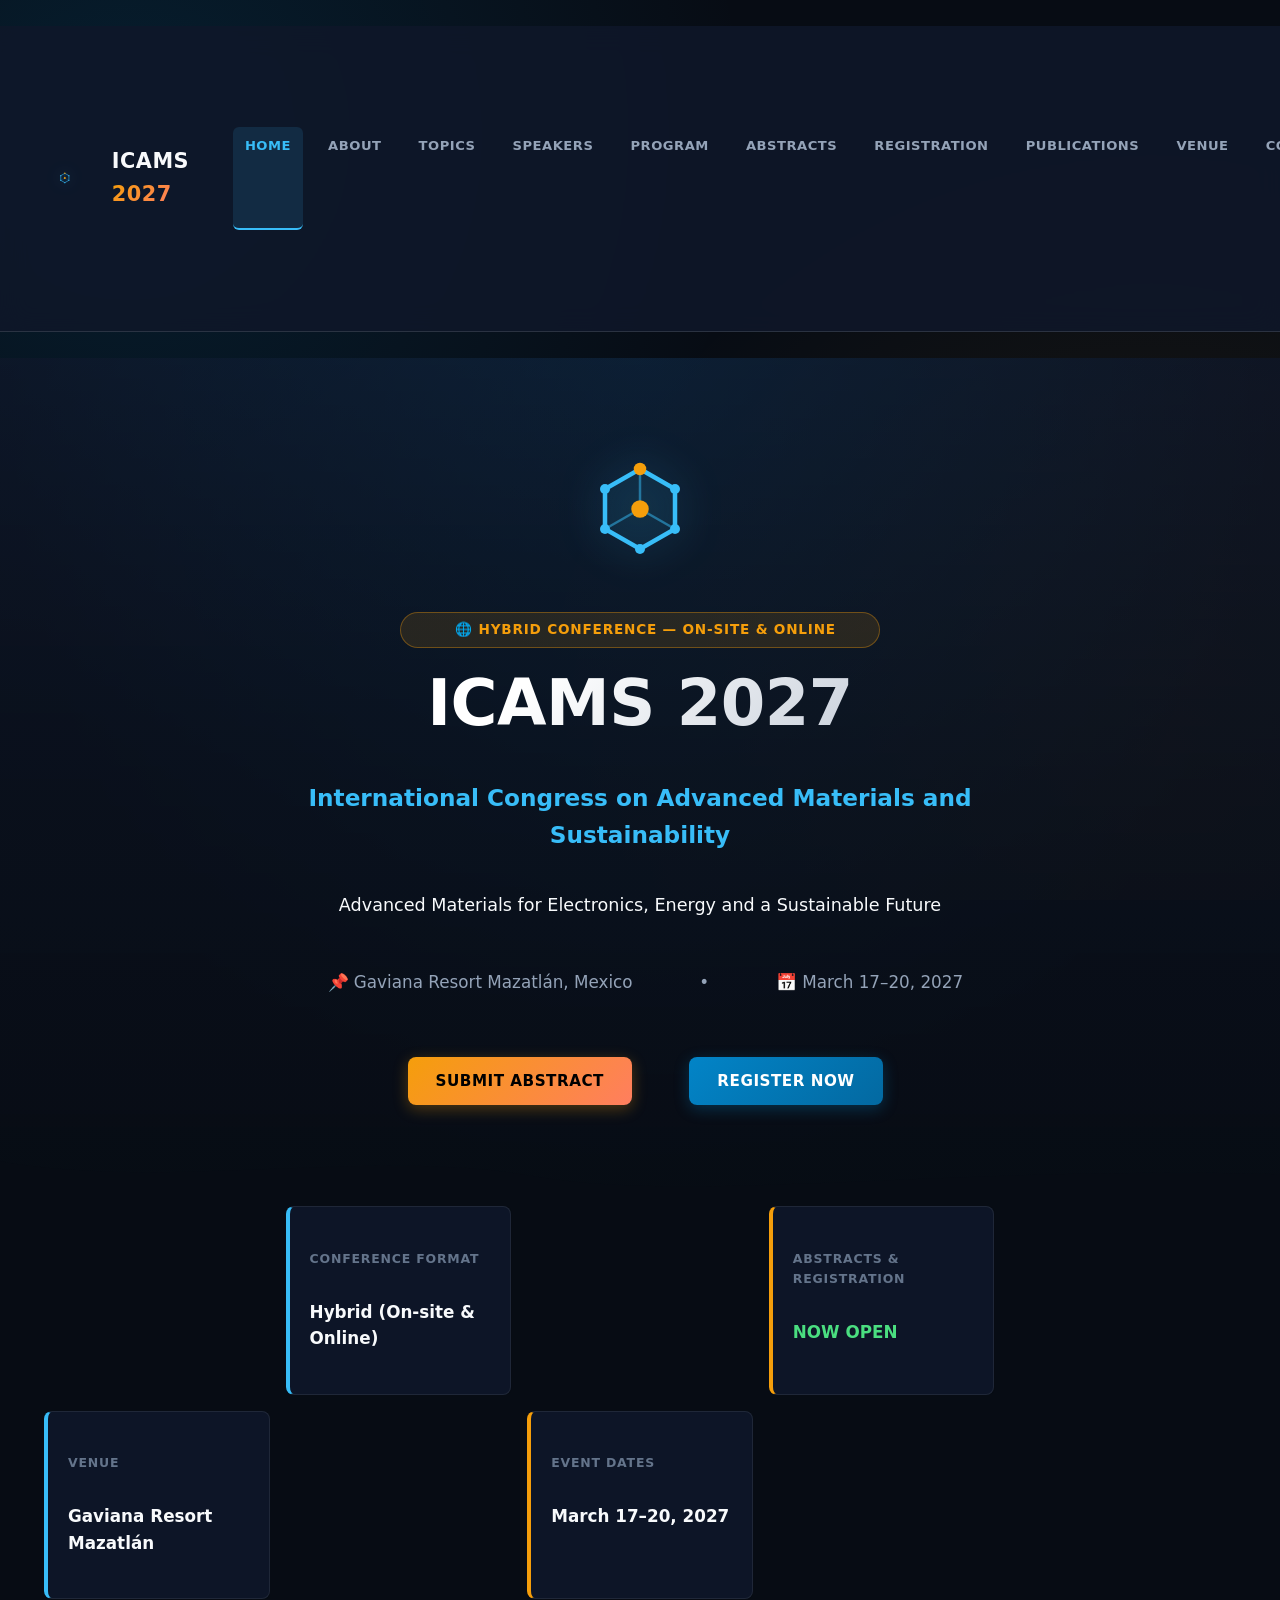
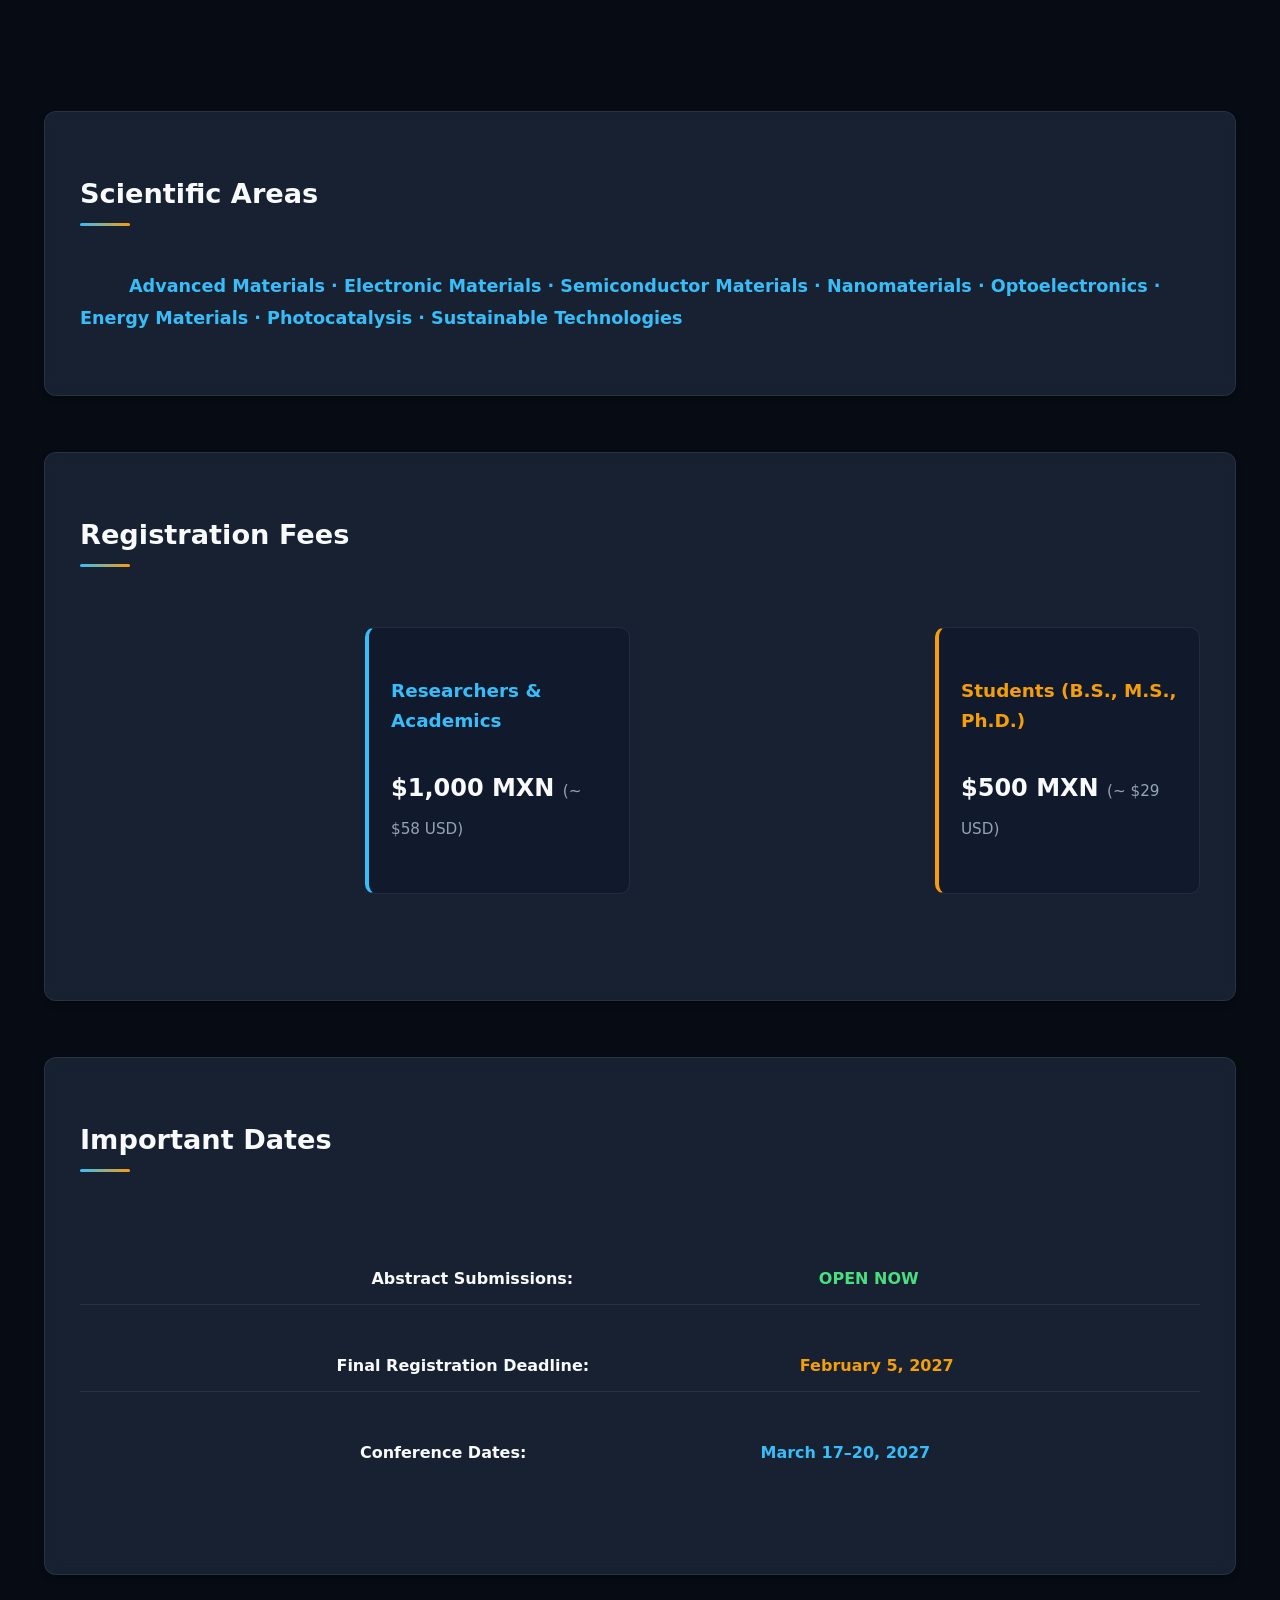
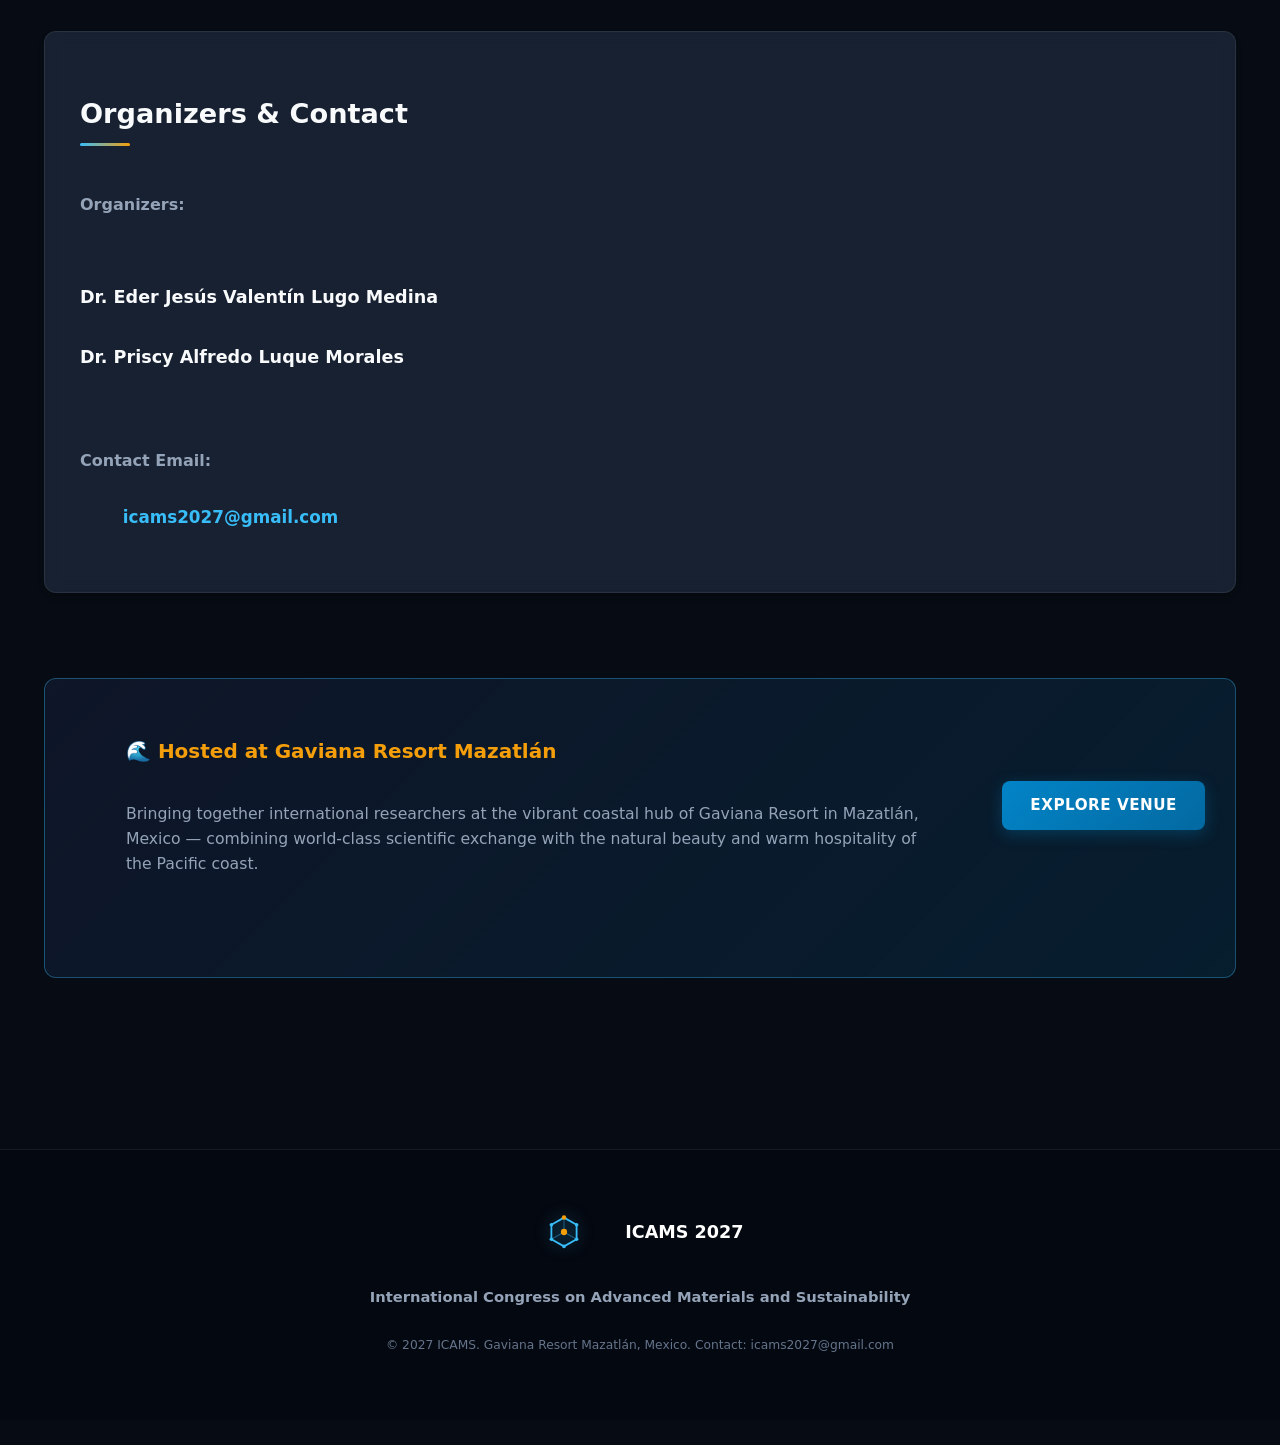
==== index.html @ e8b0f313 "Update index.html" ====
<!DOCTYPE html>
<html lang="en">
<head>
  <meta charset="UTF-8">
  <meta name="viewport" content="width=device-width, initial-scale=1.0">
  <title>ICAMS 2027 | International Congress on Advanced Materials and Sustainability</title>
  <link rel="stylesheet" href="style.css?v=4">
</head>
<body>

  <!-- Sticky Header -->
  <header class="site-header">
    <div class="container-navigation">
      <a href="index.html" class="brand">
        <svg class="site-logo-svg" viewBox="0 0 40 40" fill="none" xmlns="http://www.w3.org/2000/svg">
          <path d="M20 4 L34 12 L34 28 L20 36 L6 28 L6 12 Z" stroke="#38bdf8" stroke-width="2" fill="rgba(56, 189, 248, 0.04)"/>
          <line x1="20" y1="4" x2="20" y2="20" stroke="rgba(56, 189, 248, 0.4)" stroke-width="1.2"/>
          <line x1="34" y1="28" x2="20" y2="20" stroke="rgba(56, 189, 248, 0.4)" stroke-width="1.2"/>
          <line x1="6" y1="28" x2="20" y2="20" stroke="rgba(56, 189, 248, 0.4)" stroke-width="1.2"/>
          <circle cx="20" cy="4" r="2.5" fill="#f59e0b"/>
          <circle cx="34" cy="12" r="2" fill="#38bdf8"/>
          <circle cx="34" cy="28" r="2" fill="#38bdf8"/>
          <circle cx="20" cy="36" r="2" fill="#38bdf8"/>
          <circle cx="6" cy="28" r="2" fill="#38bdf8"/>
          <circle cx="6" cy="12" r="2" fill="#38bdf8"/>
          <circle cx="20" cy="20" r="3.5" fill="#f59e0b"/>
        </svg>
        <span class="brand-text">ICAMS <span>2027</span></span>
      </a>

      <button class="menu-toggle" id="menuToggle" aria-label="Toggle Navigation">&#9776;</button>
      
      <nav class="main-nav" id="mainNav">
        <a href="index.html" class="nav-link active">HOME</a>
        <a href="ABOUT.html" class="nav-link">ABOUT</a>
        <a href="TOPICS.html" class="nav-link">TOPICS</a>
        <a href="SPEAKERS.html" class="nav-link">SPEAKERS</a>
        <a href="PROGRAM.html" class="nav-link">PROGRAM</a>
        <a href="ABSTRACTS.html" class="nav-link">ABSTRACTS</a>
        <a href="REGISTRATION.html" class="nav-link">REGISTRATION</a>
        <a href="PUBLICATIONS.html" class="nav-link">PUBLICATIONS</a>
        <a href="VENUE.html" class="nav-link">VENUE</a>
        <a href="COMMITTEE.html" class="nav-link">COMMITTEE</a>
        <a href="CONTACT.html" class="nav-link">CONTACT</a>
      </nav>
    </div>
  </header>

  <!-- Hero Section -->
  <section class="hero-banner">
    <div class="hero-art-container">
      <svg class="hero-graphic" viewBox="0 0 40 40" fill="none" xmlns="http://www.w3.org/2000/svg">
        <path d="M20 4 L34 12 L34 28 L20 36 L6 28 L6 12 Z" stroke="#38bdf8" stroke-width="1.8" fill="rgba(56, 189, 248, 0.05)"/>
        <line x1="20" y1="4" x2="20" y2="20" stroke="rgba(56, 189, 248, 0.5)" stroke-width="1"/>
        <line x1="34" y1="28" x2="20" y2="20" stroke="rgba(56, 189, 248, 0.5)" stroke-width="1"/>
        <line x1="6" y1="28" x2="20" y2="20" stroke="rgba(56, 189, 248, 0.5)" stroke-width="1"/>
        <circle cx="20" cy="4" r="2.5" fill="#f59e0b"/>
        <circle cx="34" cy="12" r="2" fill="#38bdf8"/>
        <circle cx="34" cy="28" r="2" fill="#38bdf8"/>
        <circle cx="20" cy="36" r="2" fill="#38bdf8"/>
        <circle cx="6" cy="28" r="2" fill="#38bdf8"/>
        <circle cx="6" cy="12" r="2" fill="#38bdf8"/>
        <circle cx="20" cy="20" r="3.5" fill="#f59e0b"/>
      </svg>
    </div>

    <div class="badge-hybrid">
      <span>&#127760; Hybrid Conference — On-site & Online</span>
    </div>

    <h1 class="hero-title">ICAMS 2027</h1>
    <h2 class="hero-subtitle">International Congress on Advanced Materials and Sustainability</h2>
    <p class="hero-theme">Advanced Materials for Electronics, Energy and a Sustainable Future</p>
    
    <div class="hero-meta">
      <span class="hero-meta-item">&#128204; Gaviana Resort Mazatlán, Mexico</span>
      <span>&bull;</span>
      <span class="hero-meta-item">&#128197; March 17–20, 2027</span>
    </div>

    <div class="cta-group">
      <a href="ABSTRACTS.html" class="btn btn-accent">SUBMIT ABSTRACT</a>
      <a href="REGISTRATION.html" class="btn btn-primary">REGISTER NOW</a>
    </div>

    <svg class="hero-wave-divider" viewBox="0 0 1200 120" preserveAspectRatio="none">
      <path d="M0,0 C150,90 350,-40 500,45 C650,130 900,10 1200,40 L1200,120 L0,120 Z" fill="currentColor"></path>
    </svg>
  </section>

  <!-- Highlights Strip Bar -->
  <div class="highlights-bar">
    <div class="highlight-item">
      <div class="highlight-label">Conference Format</div>
      <div class="highlight-value">Hybrid (On-site & Online)</div>
    </div>
    <div class="highlight-item accent-border">
      <div class="highlight-label">Abstracts & Registration</div>
      <div class="highlight-value" style="color: #4ade80;">NOW OPEN</div>
    </div>
    <div class="highlight-item">
      <div class="highlight-label">Venue</div>
      <div class="highlight-value">Gaviana Resort Mazatlán</div>
    </div>
    <div class="highlight-item accent-border">
      <div class="highlight-label">Event Dates</div>
      <div class="highlight-value">March 17–20, 2027</div>
    </div>
  </div>

  <main class="page-container">
    
    <section class="content-card">
      <h2>Scientific Areas</h2>
      <p style="color: var(--ocean-cyan); font-weight: 600; font-size: 1.1rem; line-height: 1.8;">
        Advanced Materials &middot; Electronic Materials &middot; Semiconductor Materials &middot; Nanomaterials &middot; Optoelectronics &middot; Energy Materials &middot; Photocatalysis &middot; Sustainable Technologies
      </p>
    </section>

    <!-- Registration Fees Card -->
    <section class="content-card">
      <h2>Registration Fees</h2>
      <div style="display: grid; grid-template-columns: repeat(auto-fit, minmax(260px, 1fr)); gap: 20px; margin-top: 15px;">
        <div style="background: rgba(15, 23, 42, 0.6); padding: 22px; border-radius: 10px; border: 1px solid var(--border-light); border-left: 4px solid var(--ocean-cyan);">
          <h3 style="color: var(--ocean-cyan); font-size: 1.15rem; margin-bottom: 8px;">Researchers & Academics</h3>
          <p style="font-size: 1.5rem; font-weight: 800; color: var(--text-main);">$1,000 MXN <span style="font-size: 0.95rem; color: var(--text-muted); font-weight: normal;">(~ $58 USD)</span></p>
        </div>
        <div style="background: rgba(15, 23, 42, 0.6); padding: 22px; border-radius: 10px; border: 1px solid var(--border-light); border-left: 4px solid var(--sunset-gold);">
          <h3 style="color: var(--sunset-gold); font-size: 1.15rem; margin-bottom: 8px;">Students (B.S., M.S., Ph.D.)</h3>
          <p style="font-size: 1.5rem; font-weight: 800; color: var(--text-main);">$500 MXN <span style="font-size: 0.95rem; color: var(--text-muted); font-weight: normal;">(~ $29 USD)</span></p>
        </div>
      </div>
    </section>

    <!-- Important Dates -->
    <section class="content-card">
      <h2>Important Dates</h2>
      <ul style="list-style: none; line-height: 2.2; padding: 0;">
        <li style="border-bottom: 1px solid var(--border-light); padding: 8px 0; display: flex; justify-content: space-between; flex-wrap: wrap;">
          <strong>Abstract Submissions:</strong> <span style="color: #4ade80; font-weight: bold;">OPEN NOW</span>
        </li>
        <li style="border-bottom: 1px solid var(--border-light); padding: 8px 0; display: flex; justify-content: space-between; flex-wrap: wrap;">
          <strong>Final Registration Deadline:</strong> <span style="color: var(--sunset-gold); font-weight: bold;">February 5, 2027</span>
        </li>
        <li style="padding: 8px 0; display: flex; justify-content: space-between; flex-wrap: wrap;">
          <strong>Conference Dates:</strong> <span style="color: var(--ocean-cyan); font-weight: bold;">March 17–20, 2027</span>
        </li>
      </ul>
    </section>

    <!-- Organizers & Contact Section -->
    <section class="content-card">
      <h2>Organizers & Contact</h2>
      <p style="color: var(--text-muted); margin-bottom: 10px;"><strong>Organizers:</strong></p>
      <ul style="list-style: none; padding: 0; margin-bottom: 20px; line-height: 1.8;">
        <li style="font-size: 1.1rem; color: var(--text-main); font-weight: 700;">Dr. Eder Jesús Valentín Lugo Medina</li>
        <li style="font-size: 1.1rem; color: var(--text-main); font-weight: 700;">Dr. Priscy Alfredo Luque Morales</li>
      </ul>

      <p style="color: var(--text-muted); margin-bottom: 5px;"><strong>Contact Email:</strong></p>
      <p style="font-size: 1.05rem;">
        <a href="mailto:icams2027@gmail.com" style="color: var(--ocean-cyan); text-decoration: none; font-weight: 600;">icams2027@gmail.com</a>
      </p>
    </section>

    <div class="mazatlan-feature-card">
      <div class="mazatlan-feature-text">
        <h3>&#127754; Hosted at Gaviana Resort Mazatlán</h3>
        <p>Bringing together international researchers at the vibrant coastal hub of Gaviana Resort in Mazatlán, Mexico — combining world-class scientific exchange with the natural beauty and warm hospitality of the Pacific coast.</p>
      </div>
      <a href="VENUE.html" class="btn btn-primary" style="white-space: nowrap;">EXPLORE VENUE</a>
    </div>

  </main>

  <footer>
    <div class="footer-logo">
      <svg class="site-logo-svg" viewBox="0 0 40 40" fill="none" xmlns="http://www.w3.org/2000/svg">
        <path d="M20 4 L34 12 L34 28 L20 36 L6 28 L6 12 Z" stroke="#38bdf8" stroke-width="2" fill="rgba(56, 189, 248, 0.04)"/>
        <line x1="20" y1="4" x2="20" y2="20" stroke="rgba(56, 189, 248, 0.4)" stroke-width="1.2"/>
        <line x1="34" y1="28" x2="20" y2="20" stroke="rgba(56, 189, 248, 0.4)" stroke-width="1.2"/>
        <line x1="6" y1="28" x2="20" y2="20" stroke="rgba(56, 189, 248, 0.4)" stroke-width="1.2"/>
        <circle cx="20" cy="4" r="2.5" fill="#f59e0b"/>
        <circle cx="34" cy="12" r="2" fill="#38bdf8"/>
        <circle cx="34" cy="28" r="2" fill="#38bdf8"/>
        <circle cx="20" cy="36" r="2" fill="#38bdf8"/>
        <circle cx="6" cy="28" r="2" fill="#38bdf8"/>
        <circle cx="6" cy="12" r="2" fill="#38bdf8"/>
        <circle cx="20" cy="20" r="3.5" fill="#f59e0b"/>
      </svg>
      <span style="font-size: 1.1rem; font-weight: 800; color: #fff;">ICAMS 2027</span>
    </div>
    <p><strong>International Congress on Advanced Materials and Sustainability</strong></p>
    <p><small>&copy; 2027 ICAMS. Gaviana Resort Mazatlán, Mexico. Contact: icams2027@gmail.com</small></p>
  </footer>

  <script src="script.js"></script>
</body>
</html>
---- style.css ----
/* ==========================================================================
   ICAMS 2027 - Academic Theme + Pacific Accents
   ========================================================================== */

:root {
  --bg-dark: #070c14;
  --bg-surface: #0f172a;
  --bg-card: rgba(30, 41, 59, 0.75);
  --bg-card-hover: rgba(30, 41, 59, 0.95);
  
  --text-main: #f8fafc;
  --text-muted: #94a3b8;
  --text-dim: #64748b;
  
  --ocean-blue: #0284c7;
  --ocean-cyan: #38bdf8;
  --sunset-gold: #f59e0b;
  --sunset-coral: #ff7e5f;
  
  --border-light: rgba(255, 255, 255, 0.08);
  --border-glow: rgba(56, 189, 248, 0.35);
  --glass-bg: rgba(15, 23, 42, 0.88);
  --glass-border: rgba(255, 255, 255, 0.12);
  
  --shadow-sm: 0 4px 6px -1px rgba(0, 0, 0, 0.3);
  --shadow-lg: 0 12px 30px -5px rgba(0, 0, 0, 0.5), 0 0 25px rgba(56, 189, 248, 0.15);
  --transition: all 0.3s cubic-bezier(0.4, 0, 0.2, 1);
}

* {
  box-sizing: border-box;
  margin: 0;
  padding: 0;
}

body {
  font-family: 'Segoe UI', system-ui, -apple-system, BlinkMacSystemFont, Roboto, sans-serif;
  background-color: var(--bg-dark);
  background-image: 
    radial-gradient(circle at 10% 15%, rgba(2, 132, 199, 0.15) 0%, transparent 45%),
    radial-gradient(circle at 90% 85%, rgba(245, 158, 11, 0.1) 0%, transparent 45%);
  background-attachment: fixed;
  color: var(--text-main);
  line-height: 1.6;
  -webkit-font-smoothing: antialiased;
}

/* Header & Logo */
.site-header {
  position: sticky;
  top: 0;
  z-index: 1000;
  background: var(--glass-bg);
  backdrop-filter: blur(14px);
  -webkit-backdrop-filter: blur(14px);
  border-bottom: 1px solid var(--glass-border);
  transition: var(--transition);
}

.site-header.scrolled {
  box-shadow: 0 10px 30px rgba(0, 0, 0, 0.7);
  border-bottom-color: var(--border-glow);
}

.container-navigation {
  display: flex;
  justify-content: space-between;
  align-items: center;
  max-width: 1280px;
  margin: 0 auto;
  padding: 12px 24px;
}

.brand {
  color: var(--text-main);
  text-decoration: none;
  font-size: 1.3rem;
  font-weight: 800;
  letter-spacing: 0.5px;
  display: flex;
  align-items: center;
  gap: 12px;
}

.brand-text span {
  background: linear-gradient(135deg, var(--sunset-gold), var(--sunset-coral));
  -webkit-background-clip: text;
  -webkit-text-fill-color: transparent;
}

.site-logo-svg {
  width: 36px;
  height: 36px;
  filter: drop-shadow(0 0 8px rgba(56, 189, 248, 0.4));
  transition: var(--transition);
}

.brand:hover .site-logo-svg {
  transform: rotate(30deg) scale(1.08);
}

.main-nav {
  display: flex;
  gap: 4px;
}

.nav-link {
  color: var(--text-muted);
  text-decoration: none;
  font-size: 0.82rem;
  font-weight: 600;
  letter-spacing: 0.5px;
  padding: 8px 12px;
  border-radius: 6px;
  transition: var(--transition);
}

.nav-link:hover {
  color: var(--text-main);
  background: rgba(255, 255, 255, 0.06);
}

.nav-link.active {
  color: var(--ocean-cyan);
  background: rgba(56, 189, 248, 0.12);
  border-bottom: 2px solid var(--ocean-cyan);
}

.menu-toggle {
  display: none;
  background: none;
  border: none;
  color: var(--text-main);
  font-size: 1.6rem;
  cursor: pointer;
}

/* Hero Section */
.hero-banner {
  background: linear-gradient(180deg, rgba(15, 23, 42, 0.7) 0%, rgba(7, 12, 20, 0.95) 100%),
              radial-gradient(ellipse at top, rgba(2, 132, 199, 0.3), transparent 70%);
  padding: 50px 20px 70px 20px;
  text-align: center;
  position: relative;
  overflow: hidden;
}

.hero-art-container {
  margin: 0 auto 20px auto;
  max-width: 100px;
}

.hero-graphic {
  width: 100%;
  height: auto;
  filter: drop-shadow(0 0 20px rgba(56, 189, 248, 0.35));
}

.badge-hybrid {
  display: inline-flex;
  align-items: center;
  gap: 8px;
  background: rgba(245, 158, 11, 0.12);
  border: 1px solid rgba(245, 158, 11, 0.35);
  color: var(--sunset-gold);
  padding: 6px 18px;
  border-radius: 30px;
  font-size: 0.85rem;
  font-weight: 700;
  text-transform: uppercase;
  letter-spacing: 0.8px;
  margin-bottom: 20px;
}

.hero-title {
  font-size: clamp(2.3rem, 5.5vw, 4rem);
  font-weight: 900;
  letter-spacing: -0.5px;
  line-height: 1.1;
  margin-bottom: 15px;
  background: linear-gradient(135deg, #ffffff 40%, var(--text-muted) 100%);
  -webkit-background-clip: text;
  -webkit-text-fill-color: transparent;
}

.hero-subtitle {
  font-size: clamp(1.1rem, 2.5vw, 1.45rem);
  color: var(--ocean-cyan);
  max-width: 850px;
  margin: 0 auto 12px auto;
  font-weight: 600;
}

.hero-theme {
  font-size: 1.1rem;
  color: var(--text-main);
  max-width: 750px;
  margin: 0 auto 25px auto;
  font-weight: 500;
}

.hero-meta {
  display: flex;
  justify-content: center;
  align-items: center;
  gap: 20px;
  color: var(--text-muted);
  font-size: 1.05rem;
  margin-bottom: 35px;
  flex-wrap: wrap;
}

.hero-meta-item {
  display: inline-flex;
  align-items: center;
  gap: 6px;
}

.hero-wave-divider {
  position: absolute;
  bottom: 0; left: 0; right: 0;
  width: 100%;
  height: 40px;
  color: var(--bg-dark);
  pointer-events: none;
}

/* Buttons */
.cta-group {
  display: flex;
  gap: 16px;
  justify-content: center;
  flex-wrap: wrap;
}

.btn {
  display: inline-flex;
  align-items: center;
  justify-content: center;
  padding: 12px 28px;
  font-size: 0.95rem;
  font-weight: 700;
  border-radius: 8px;
  text-decoration: none;
  cursor: pointer;
  transition: var(--transition);
  border: none;
  letter-spacing: 0.5px;
}

.btn-primary {
  background: linear-gradient(135deg, var(--ocean-blue), #0369a1);
  color: #ffffff;
  box-shadow: 0 4px 15px rgba(2, 132, 199, 0.3);
}

.btn-primary:hover {
  background: linear-gradient(135deg, #0284c7, #075985);
  box-shadow: 0 6px 20px rgba(2, 132, 199, 0.5);
  transform: translateY(-2px);
}

.btn-accent {
  background: linear-gradient(135deg, var(--sunset-gold), var(--sunset-coral));
  color: #000000;
  box-shadow: 0 4px 15px rgba(245, 158, 11, 0.3);
}

.btn-accent:hover {
  box-shadow: 0 6px 20px rgba(245, 158, 11, 0.5);
  transform: translateY(-2px);
}

/* Highlights Bar */
.highlights-bar {
  display: grid;
  grid-template-columns: repeat(auto-fit, minmax(220px, 1fr));
  gap: 16px;
  margin: -20px auto 40px auto;
  max-width: 1240px;
  padding: 0 24px;
  position: relative;
  z-index: 10;
}

.highlight-item {
  background: rgba(15, 23, 42, 0.92);
  border: 1px solid var(--border-light);
  border-left: 4px solid var(--ocean-cyan);
  border-radius: 8px;
  padding: 16px 20px;
  backdrop-filter: blur(10px);
}

.highlight-item.accent-border {
  border-left-color: var(--sunset-gold);
}

.highlight-label {
  font-size: 0.78rem;
  text-transform: uppercase;
  letter-spacing: 0.8px;
  color: var(--text-dim);
  font-weight: 700;
}

.highlight-value {
  font-size: 1.05rem;
  font-weight: 700;
  color: var(--text-main);
  margin-top: 4px;
}

/* Content Cards & Containers */
.page-container {
  max-width: 1240px;
  margin: 20px auto 60px auto;
  padding: 0 24px;
}

.content-card {
  background: var(--bg-card);
  border: 1px solid var(--border-light);
  border-radius: 12px;
  padding: 35px;
  margin-bottom: 30px;
  backdrop-filter: blur(8px);
  box-shadow: var(--shadow-sm);
  transition: var(--transition);
  position: relative;
  overflow: hidden;
}

.content-card:hover {
  border-color: var(--glass-border);
  box-shadow: var(--shadow-lg);
}

.content-card h2 {
  color: var(--text-main);
  font-size: 1.7rem;
  font-weight: 800;
  margin-bottom: 20px;
  position: relative;
  padding-bottom: 10px;
}

.content-card h2::after {
  content: '';
  position: absolute;
  bottom: 0; left: 0;
  width: 50px; height: 3px;
  background: linear-gradient(90deg, var(--ocean-cyan), var(--sunset-gold));
  border-radius: 2px;
}

.mazatlan-feature-card {
  background: linear-gradient(135deg, rgba(15, 23, 42, 0.9), rgba(2, 132, 199, 0.15));
  border: 1px solid var(--border-glow);
  border-radius: 12px;
  padding: 30px;
  display: flex;
  align-items: center;
  justify-content: space-between;
  gap: 20px;
  margin-top: 30px;
  flex-wrap: wrap;
}

.mazatlan-feature-text h3 {
  color: var(--sunset-gold);
  font-size: 1.25rem;
  margin-bottom: 8px;
}

.mazatlan-feature-text p {
  color: var(--text-muted);
  font-size: 0.98rem;
  max-width: 800px;
}

/* ==========================================================================
   Interactive Scientific Topics Layout (Hover Reveal)
   ========================================================================== */
.topics-container {
  display: flex;
  flex-direction: column;
  gap: 12px;
  margin-top: 25px;
}

.topic-card {
  background: var(--bg-card);
  border: 1px solid var(--border-light);
  border-left: 4px solid var(--ocean-cyan);
  border-radius: 10px;
  padding: 16px 20px;
  transition: all 0.3s cubic-bezier(0.4, 0, 0.2, 1);
  cursor: pointer;
  position: relative;
}

.topic-card:hover {
  background: var(--bg-card-hover);
  border-color: var(--border-glow);
  border-left-color: var(--sunset-gold);
  transform: translateX(6px);
  box-shadow: var(--shadow-lg);
}

.topic-header {
  display: flex;
  align-items: center;
  gap: 14px;
}

.topic-number {
  background: rgba(56, 189, 248, 0.12);
  color: var(--ocean-cyan);
  font-weight: 800;
  font-size: 0.9rem;
  min-width: 32px;
  height: 32px;
  border-radius: 50%;
  display: flex;
  align-items: center;
  justify-content: center;
  transition: var(--transition);
}

.topic-card:hover .topic-number {
  background: var(--sunset-gold);
  color: #000;
}

.topic-title {
  font-weight: 700;
  font-size: 1.05rem;
  color: var(--text-main);
  margin: 0;
  flex: 1;
}

.topic-hint {
  font-size: 0.75rem;
  color: var(--text-dim);
  text-transform: uppercase;
  letter-spacing: 0.5px;
  transition: var(--transition);
}

.topic-card:hover .topic-hint {
  opacity: 0;
}

.topic-desc {
  max-height: 0;
  opacity: 0;
  overflow: hidden;
  transition: max-height 0.4s ease, opacity 0.3s ease, margin-top 0.3s ease;
  color: var(--text-muted);
  font-size: 0.93rem;
  line-height: 1.5;
  padding-left: 46px;
}

.topic-card:hover .topic-desc {
  max-height: 120px;
  opacity: 1;
  margin-top: 10px;
}

/* Modal & Footer */
.modal {
  display: none;
  position: fixed;
  inset: 0;
  background: rgba(3, 7, 18, 0.85);
  backdrop-filter: blur(8px);
  justify-content: center;
  align-items: center;
  z-index: 2000;
  opacity: 0;
  transition: opacity 0.3s ease;
}

.modal.active {
  display: flex;
  opacity: 1;
}

.modal-box {
  background: #0f172a;
  border: 1px solid var(--border-glow);
  padding: 35px;
  border-radius: 16px;
  max-width: 440px;
  width: 90%;
  text-align: center;
  position: relative;
  box-shadow: 0 20px 40px rgba(0, 0, 0, 0.8);
}

.modal-box h2 {
  color: var(--text-main);
  font-size: 1.5rem;
  margin-bottom: 12px;
}

.modal-box p {
  color: var(--text-muted);
  margin-bottom: 25px;
}

.modal-close {
  position: absolute;
  top: 15px; right: 20px;
  background: none;
  border: none;
  color: var(--text-muted);
  font-size: 1.8rem;
  cursor: pointer;
}

footer {
  background: #040810;
  text-align: center;
  padding: 40px 20px;
  color: var(--text-dim);
  border-top: 1px solid var(--border-light);
  margin-top: 60px;
  font-size: 0.92rem;
}

footer strong {
  color: var(--text-muted);
}

.footer-logo {
  display: flex;
  justify-content: center;
  align-items: center;
  gap: 10px;
  margin-bottom: 12px;
}

@media (max-width: 992px) {
  .menu-toggle { display: block; }
  .main-nav {
    display: none;
    flex-direction: column;
    position: absolute;
    top: 100%; left: 0; right: 0;
    background: rgba(15, 23, 42, 0.98);
    backdrop-filter: blur(16px);
    padding: 20px;
    border-bottom: 1px solid var(--glass-border);
    gap: 8px;
  }
  .main-nav.open { display: flex; }
}
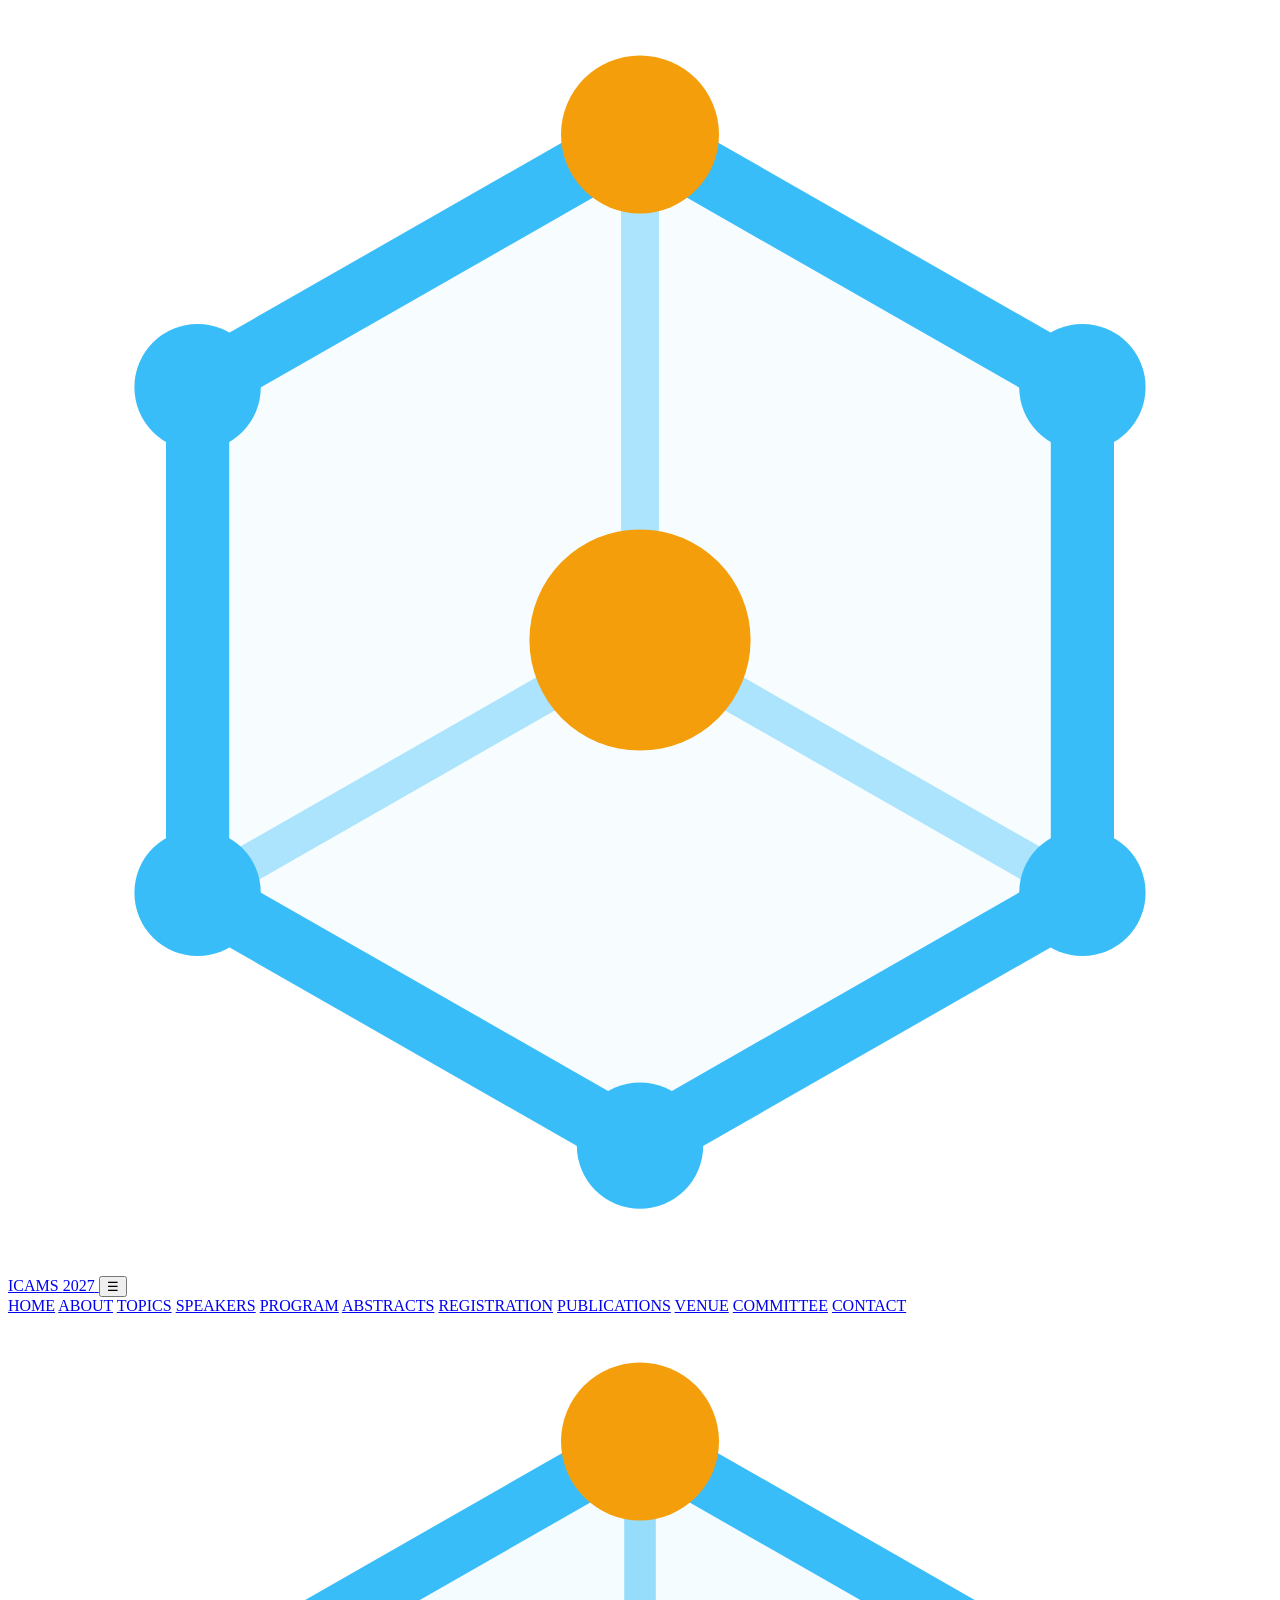
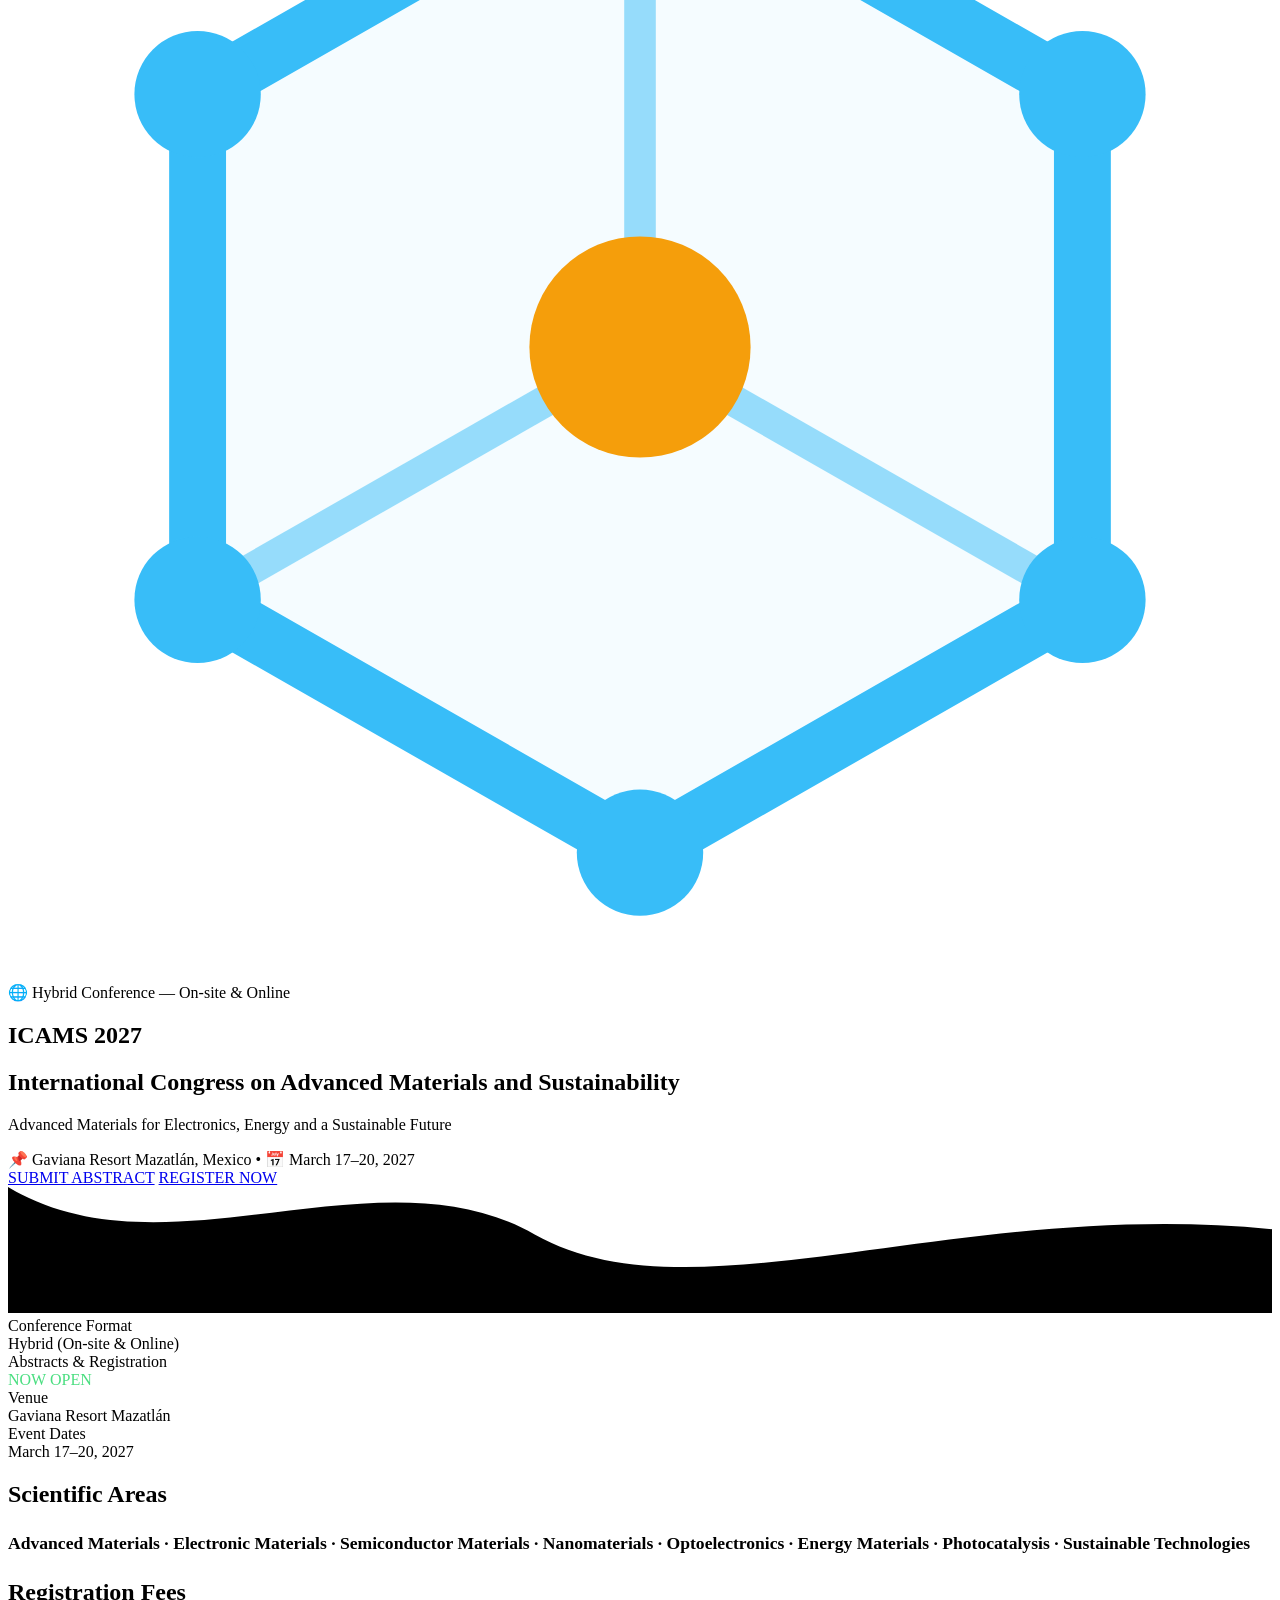
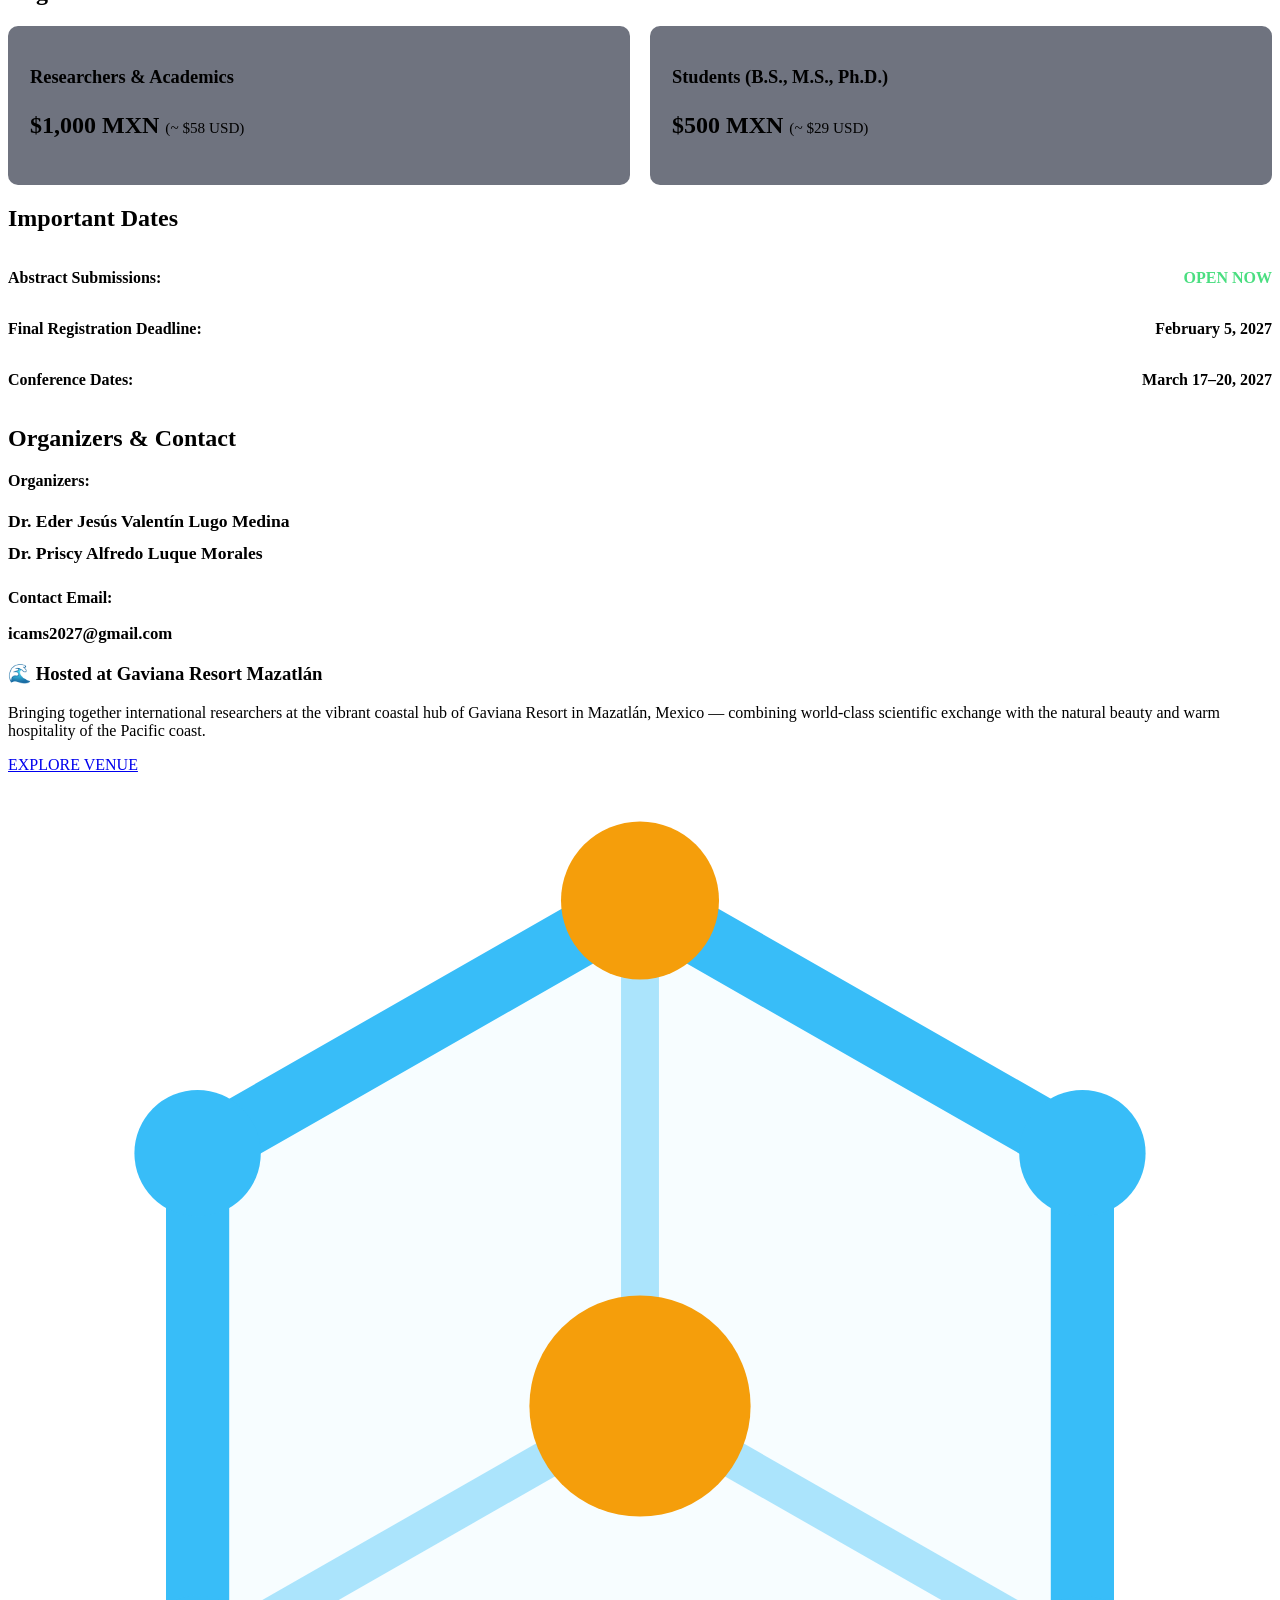
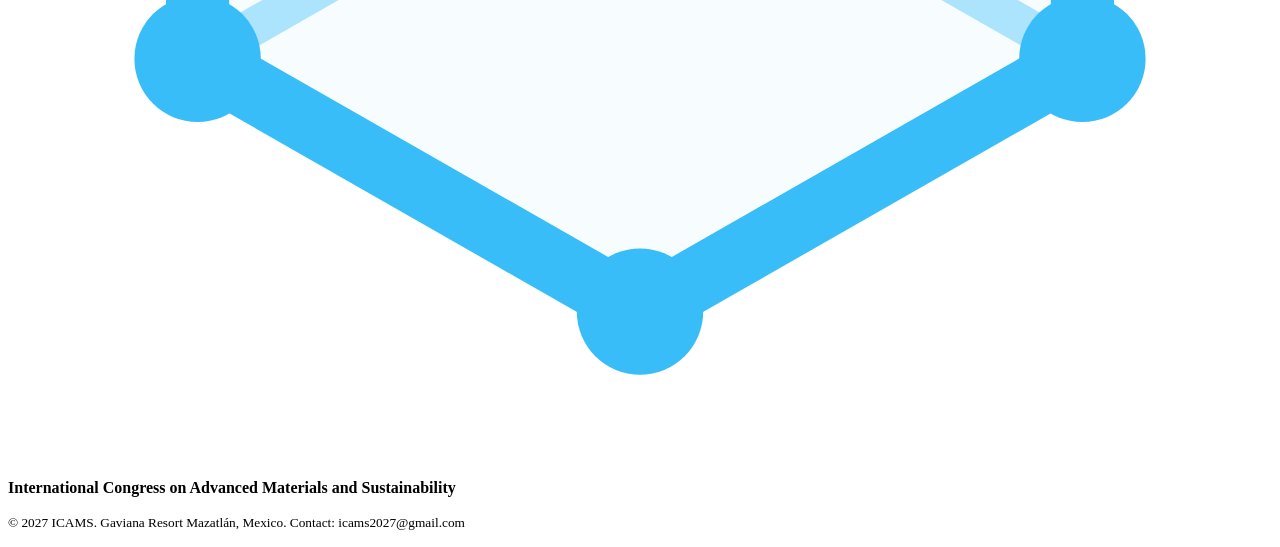
==== commit a2dfde03: "Update index.html" ====
--- a/index.html
+++ b/index.html
@@ -1,200 +1,199 @@
-
 <!DOCTYPE html>
 <html lang="en">
 <head>
-  <meta charset="UTF-8">
-  <meta name="viewport" content="width=device-width, initial-scale=1.0">
-  <title>ICAMS 2027 | International Congress on Advanced Materials and Sustainability</title>
-  <link rel="stylesheet" href="style.css?v=4">
+  <meta charset="UTF-8">
+  <meta name="viewport" content="width=device-width, initial-scale=1.0">
+  <title>ICAMS 2027 | International Congress on Advanced Materials and Sustainability</title>
+  <link rel="stylesheet" href="style.css?v=4">
 </head>
 <body>
 
-  <!-- Sticky Header -->
-  <header class="site-header">
-    <div class="container-navigation">
-      <a href="index.html" class="brand">
-        <svg class="site-logo-svg" viewBox="0 0 40 40" fill="none" xmlns="http://www.w3.org/2000/svg">
-          <path d="M20 4 L34 12 L34 28 L20 36 L6 28 L6 12 Z" stroke="#38bdf8" stroke-width="2" fill="rgba(56, 189, 248, 0.04)"/>
-          <line x1="20" y1="4" x2="20" y2="20" stroke="rgba(56, 189, 248, 0.4)" stroke-width="1.2"/>
-          <line x1="34" y1="28" x2="20" y2="20" stroke="rgba(56, 189, 248, 0.4)" stroke-width="1.2"/>
-          <line x1="6" y1="28" x2="20" y2="20" stroke="rgba(56, 189, 248, 0.4)" stroke-width="1.2"/>
-          <circle cx="20" cy="4" r="2.5" fill="#f59e0b"/>
-          <circle cx="34" cy="12" r="2" fill="#38bdf8"/>
-          <circle cx="34" cy="28" r="2" fill="#38bdf8"/>
-          <circle cx="20" cy="36" r="2" fill="#38bdf8"/>
-          <circle cx="6" cy="28" r="2" fill="#38bdf8"/>
-          <circle cx="6" cy="12" r="2" fill="#38bdf8"/>
-          <circle cx="20" cy="20" r="3.5" fill="#f59e0b"/>
-        </svg>
-        <span class="brand-text">ICAMS <span>2027</span></span>
-      </a>
+  <!-- Sticky Header -->
+  <header class="site-header">
+    <div class="container-navigation">
+      <a href="index.html" class="brand">
+        <svg class="site-logo-svg" viewBox="0 0 40 40" fill="none" xmlns="http://www.w3.org/2000/svg">
+          <path d="M20 4 L34 12 L34 28 L20 36 L6 28 L6 12 Z" stroke="#38bdf8" stroke-width="2" fill="rgba(56, 189, 248, 0.04)"/>
+          <line x1="20" y1="4" x2="20" y2="20" stroke="rgba(56, 189, 248, 0.4)" stroke-width="1.2"/>
+          <line x1="34" y1="28" x2="20" y2="20" stroke="rgba(56, 189, 248, 0.4)" stroke-width="1.2"/>
+          <line x1="6" y1="28" x2="20" y2="20" stroke="rgba(56, 189, 248, 0.4)" stroke-width="1.2"/>
+          <circle cx="20" cy="4" r="2.5" fill="#f59e0b"/>
+          <circle cx="34" cy="12" r="2" fill="#38bdf8"/>
+          <circle cx="34" cy="28" r="2" fill="#38bdf8"/>
+          <circle cx="20" cy="36" r="2" fill="#38bdf8"/>
+          <circle cx="6" cy="28" r="2" fill="#38bdf8"/>
+          <circle cx="6" cy="12" r="2" fill="#38bdf8"/>
+          <circle cx="20" cy="20" r="3.5" fill="#f59e0b"/>
+        </svg>
+        <span class="brand-text">ICAMS <span>2027</span></span>
+      </a>
 
-      <button class="menu-toggle" id="menuToggle" aria-label="Toggle Navigation">&#9776;</button>
-      
-      <nav class="main-nav" id="mainNav">
-        <a href="index.html" class="nav-link active">HOME</a>
-        <a href="ABOUT.html" class="nav-link">ABOUT</a>
-        <a href="TOPICS.html" class="nav-link">TOPICS</a>
-        <a href="SPEAKERS.html" class="nav-link">SPEAKERS</a>
-        <a href="PROGRAM.html" class="nav-link">PROGRAM</a>
-        <a href="ABSTRACTS.html" class="nav-link">ABSTRACTS</a>
-        <a href="REGISTRATION.html" class="nav-link">REGISTRATION</a>
-        <a href="PUBLICATIONS.html" class="nav-link">PUBLICATIONS</a>
-        <a href="VENUE.html" class="nav-link">VENUE</a>
-        <a href="COMMITTEE.html" class="nav-link">COMMITTEE</a>
-        <a href="CONTACT.html" class="nav-link">CONTACT</a>
-      </nav>
-    </div>
-  </header>
+      <button class="menu-toggle" id="menuToggle" aria-label="Toggle Navigation">&#9776;</button>
+      
+      <nav class="main-nav" id="mainNav">
+        <a href="index.html" class="nav-link active">HOME</a>
+        <a href="ABOUT.html" class="nav-link">ABOUT</a>
+        <a href="TOPICS.html" class="nav-link">TOPICS</a>
+        <a href="SPEAKERS.html" class="nav-link">SPEAKERS</a>
+        <a href="PROGRAM.html" class="nav-link">PROGRAM</a>
+        <a href="ABSTRACTS.html" class="nav-link">ABSTRACTS</a>
+        <a href="REGISTRATION.html" class="nav-link">REGISTRATION</a>
+        <a href="PUBLICATIONS.html" class="nav-link">PUBLICATIONS</a>
+        <a href="VENUE.html" class="nav-link">VENUE</a>
+        <a href="COMMITTEE.html" class="nav-link">COMMITTEE</a>
+        <a href="CONTACT.html" class="nav-link">CONTACT</a>
+      </nav>
+    </div>
+  </header>
 
-  <!-- Hero Section -->
-  <section class="hero-banner">
-    <div class="hero-art-container">
-      <svg class="hero-graphic" viewBox="0 0 40 40" fill="none" xmlns="http://www.w3.org/2000/svg">
-        <path d="M20 4 L34 12 L34 28 L20 36 L6 28 L6 12 Z" stroke="#38bdf8" stroke-width="1.8" fill="rgba(56, 189, 248, 0.05)"/>
-        <line x1="20" y1="4" x2="20" y2="20" stroke="rgba(56, 189, 248, 0.5)" stroke-width="1"/>
-        <line x1="34" y1="28" x2="20" y2="20" stroke="rgba(56, 189, 248, 0.5)" stroke-width="1"/>
-        <line x1="6" y1="28" x2="20" y2="20" stroke="rgba(56, 189, 248, 0.5)" stroke-width="1"/>
-        <circle cx="20" cy="4" r="2.5" fill="#f59e0b"/>
-        <circle cx="34" cy="12" r="2" fill="#38bdf8"/>
-        <circle cx="34" cy="28" r="2" fill="#38bdf8"/>
-        <circle cx="20" cy="36" r="2" fill="#38bdf8"/>
-        <circle cx="6" cy="28" r="2" fill="#38bdf8"/>
-        <circle cx="6" cy="12" r="2" fill="#38bdf8"/>
-        <circle cx="20" cy="20" r="3.5" fill="#f59e0b"/>
-      </svg>
-    </div>
+  <!-- Hero Section -->
+  <section class="hero-banner">
+    <div class="hero-art-container">
+      <svg class="hero-graphic" viewBox="0 0 40 40" fill="none" xmlns="http://www.w3.org/2000/svg">
+        <path d="M20 4 L34 12 L34 28 L20 36 L6 28 L6 12 Z" stroke="#38bdf8" stroke-width="1.8" fill="rgba(56, 189, 248, 0.05)"/>
+        <line x1="20" y1="4" x2="20" y2="20" stroke="rgba(56, 189, 248, 0.5)" stroke-width="1"/>
+        <line x1="34" y1="28" x2="20" y2="20" stroke="rgba(56, 189, 248, 0.5)" stroke-width="1"/>
+        <line x1="6" y1="28" x2="20" y2="20" stroke="rgba(56, 189, 248, 0.5)" stroke-width="1"/>
+        <circle cx="20" cy="4" r="2.5" fill="#f59e0b"/>
+        <circle cx="34" cy="12" r="2" fill="#38bdf8"/>
+        <circle cx="34" cy="28" r="2" fill="#38bdf8"/>
+        <circle cx="20" cy="36" r="2" fill="#38bdf8"/>
+        <circle cx="6" cy="28" r="2" fill="#38bdf8"/>
+        <circle cx="6" cy="12" r="2" fill="#38bdf8"/>
+        <circle cx="20" cy="20" r="3.5" fill="#f59e0b"/>
+      </svg>
+    </div>
 
-    <div class="badge-hybrid">
-      <span>&#127760; Hybrid Conference — On-site & Online</span>
-    </div>
+    <div class="badge-hybrid">
+      <span>&#127760; Hybrid Conference — On-site & Online</span>
+    </div>
 
-    <h1 class="hero-title">ICAMS 2027</h1>
-    <h2 class="hero-subtitle">International Congress on Advanced Materials and Sustainability</h2>
-    <p class="hero-theme">Advanced Materials for Electronics, Energy and a Sustainable Future</p>
-    
-    <div class="hero-meta">
-      <span class="hero-meta-item">&#128204; Gaviana Resort Mazatlán, Mexico</span>
-      <span>&bull;</span>
-      <span class="hero-meta-item">&#128197; March 17–20, 2027</span>
-    </div>
+    <h1 class="hero-title">ICAMS 2027</h1>
+    <h2 class="hero-subtitle">International Congress on Advanced Materials and Sustainability</h2>
+    <p class="hero-theme">Advanced Materials for Electronics, Energy and a Sustainable Future</p>
+    
+    <div class="hero-meta">
+      <span class="hero-meta-item">&#128204; Gaviana Resort Mazatlán, Mexico</span>
+      <span>&bull;</span>
+      <span class="hero-meta-item">&#128197; March 17–20, 2027</span>
+    </div>
 
-    <div class="cta-group">
-      <a href="ABSTRACTS.html" class="btn btn-accent">SUBMIT ABSTRACT</a>
-      <a href="REGISTRATION.html" class="btn btn-primary">REGISTER NOW</a>
-    </div>
+    <div class="cta-group">
+      <a href="ABSTRACTS.html" class="btn btn-accent">SUBMIT ABSTRACT</a>
+      <a href="REGISTRATION.html" class="btn btn-primary">REGISTER NOW</a>
+    </div>
 
-    <svg class="hero-wave-divider" viewBox="0 0 1200 120" preserveAspectRatio="none">
-      <path d="M0,0 C150,90 350,-40 500,45 C650,130 900,10 1200,40 L1200,120 L0,120 Z" fill="currentColor"></path>
-    </svg>
-  </section>
+    <svg class="hero-wave-divider" viewBox="0 0 1200 120" preserveAspectRatio="none">
+      <path d="M0,0 C150,90 350,-40 500,45 C650,130 900,10 1200,40 L1200,120 L0,120 Z" fill="currentColor"></path>
+    </svg>
+  </section>
 
-  <!-- Highlights Strip Bar -->
-  <div class="highlights-bar">
-    <div class="highlight-item">
-      <div class="highlight-label">Conference Format</div>
-      <div class="highlight-value">Hybrid (On-site & Online)</div>
-    </div>
-    <div class="highlight-item accent-border">
-      <div class="highlight-label">Abstracts & Registration</div>
-      <div class="highlight-value" style="color: #4ade80;">NOW OPEN</div>
-    </div>
-    <div class="highlight-item">
-      <div class="highlight-label">Venue</div>
-      <div class="highlight-value">Gaviana Resort Mazatlán</div>
-    </div>
-    <div class="highlight-item accent-border">
-      <div class="highlight-label">Event Dates</div>
-      <div class="highlight-value">March 17–20, 2027</div>
-    </div>
-  </div>
+  <!-- Highlights Strip Bar -->
+  <div class="highlights-bar">
+    <div class="highlight-item">
+      <div class="highlight-label">Conference Format</div>
+      <div class="highlight-value">Hybrid (On-site & Online)</div>
+    </div>
+    <div class="highlight-item accent-border">
+      <div class="highlight-label">Abstracts & Registration</div>
+      <div class="highlight-value" style="color: #4ade80;">NOW OPEN</div>
+    </div>
+    <div class="highlight-item">
+      <div class="highlight-label">Venue</div>
+      <div class="highlight-value">Gaviana Resort Mazatlán</div>
+    </div>
+    <div class="highlight-item accent-border">
+      <div class="highlight-label">Event Dates</div>
+      <div class="highlight-value">March 17–20, 2027</div>
+    </div>
+  </div>
 
-  <main class="page-container">
-    
-    <section class="content-card">
-      <h2>Scientific Areas</h2>
-      <p style="color: var(--ocean-cyan); font-weight: 600; font-size: 1.1rem; line-height: 1.8;">
-        Advanced Materials &middot; Electronic Materials &middot; Semiconductor Materials &middot; Nanomaterials &middot; Optoelectronics &middot; Energy Materials &middot; Photocatalysis &middot; Sustainable Technologies
-      </p>
-    </section>
+  <main class="page-container">
+    
+    <section class="content-card">
+      <h2>Scientific Areas</h2>
+      <p style="color: var(--ocean-cyan); font-weight: 600; font-size: 1.1rem; line-height: 1.8;">
+        Advanced Materials &middot; Electronic Materials &middot; Semiconductor Materials &middot; Nanomaterials &middot; Optoelectronics &middot; Energy Materials &middot; Photocatalysis &middot; Sustainable Technologies
+      </p>
+    </section>
 
-    <!-- Registration Fees Card -->
-    <section class="content-card">
-      <h2>Registration Fees</h2>
-      <div style="display: grid; grid-template-columns: repeat(auto-fit, minmax(260px, 1fr)); gap: 20px; margin-top: 15px;">
-        <div style="background: rgba(15, 23, 42, 0.6); padding: 22px; border-radius: 10px; border: 1px solid var(--border-light); border-left: 4px solid var(--ocean-cyan);">
-          <h3 style="color: var(--ocean-cyan); font-size: 1.15rem; margin-bottom: 8px;">Researchers & Academics</h3>
-          <p style="font-size: 1.5rem; font-weight: 800; color: var(--text-main);">$1,000 MXN <span style="font-size: 0.95rem; color: var(--text-muted); font-weight: normal;">(~ $58 USD)</span></p>
-        </div>
-        <div style="background: rgba(15, 23, 42, 0.6); padding: 22px; border-radius: 10px; border: 1px solid var(--border-light); border-left: 4px solid var(--sunset-gold);">
-          <h3 style="color: var(--sunset-gold); font-size: 1.15rem; margin-bottom: 8px;">Students (B.S., M.S., Ph.D.)</h3>
-          <p style="font-size: 1.5rem; font-weight: 800; color: var(--text-main);">$500 MXN <span style="font-size: 0.95rem; color: var(--text-muted); font-weight: normal;">(~ $29 USD)</span></p>
-        </div>
-      </div>
-    </section>
+    <!-- Registration Fees Card -->
+    <section class="content-card">
+      <h2>Registration Fees</h2>
+      <div style="display: grid; grid-template-columns: repeat(auto-fit, minmax(260px, 1fr)); gap: 20px; margin-top: 15px;">
+        <div style="background: rgba(15, 23, 42, 0.6); padding: 22px; border-radius: 10px; border: 1px solid var(--border-light); border-left: 4px solid var(--ocean-cyan);">
+          <h3 style="color: var(--ocean-cyan); font-size: 1.15rem; margin-bottom: 8px;">Researchers & Academics</h3>
+          <p style="font-size: 1.5rem; font-weight: 800; color: var(--text-main);">$1,000 MXN <span style="font-size: 0.95rem; color: var(--text-muted); font-weight: normal;">(~ $58 USD)</span></p>
+        </div>
+        <div style="background: rgba(15, 23, 42, 0.6); padding: 22px; border-radius: 10px; border: 1px solid var(--border-light); border-left: 4px solid var(--sunset-gold);">
+          <h3 style="color: var(--sunset-gold); font-size: 1.15rem; margin-bottom: 8px;">Students (B.S., M.S., Ph.D.)</h3>
+          <p style="font-size: 1.5rem; font-weight: 800; color: var(--text-main);">$500 MXN <span style="font-size: 0.95rem; color: var(--text-muted); font-weight: normal;">(~ $29 USD)</span></p>
+        </div>
+      </div>
+    </section>
 
-    <!-- Important Dates -->
-    <section class="content-card">
-      <h2>Important Dates</h2>
-      <ul style="list-style: none; line-height: 2.2; padding: 0;">
-        <li style="border-bottom: 1px solid var(--border-light); padding: 8px 0; display: flex; justify-content: space-between; flex-wrap: wrap;">
-          <strong>Abstract Submissions:</strong> <span style="color: #4ade80; font-weight: bold;">OPEN NOW</span>
-        </li>
-        <li style="border-bottom: 1px solid var(--border-light); padding: 8px 0; display: flex; justify-content: space-between; flex-wrap: wrap;">
-          <strong>Final Registration Deadline:</strong> <span style="color: var(--sunset-gold); font-weight: bold;">February 5, 2027</span>
-        </li>
-        <li style="padding: 8px 0; display: flex; justify-content: space-between; flex-wrap: wrap;">
-          <strong>Conference Dates:</strong> <span style="color: var(--ocean-cyan); font-weight: bold;">March 17–20, 2027</span>
-        </li>
-      </ul>
-    </section>
+    <!-- Important Dates -->
+    <section class="content-card">
+      <h2>Important Dates</h2>
+      <ul style="list-style: none; line-height: 2.2; padding: 0;">
+        <li style="border-bottom: 1px solid var(--border-light); padding: 8px 0; display: flex; justify-content: space-between; flex-wrap: wrap;">
+          <strong>Abstract Submissions:</strong> <span style="color: #4ade80; font-weight: bold;">OPEN NOW</span>
+        </li>
+        <li style="border-bottom: 1px solid var(--border-light); padding: 8px 0; display: flex; justify-content: space-between; flex-wrap: wrap;">
+          <strong>Final Registration Deadline:</strong> <span style="color: var(--sunset-gold); font-weight: bold;">February 5, 2027</span>
+        </li>
+        <li style="padding: 8px 0; display: flex; justify-content: space-between; flex-wrap: wrap;">
+          <strong>Conference Dates:</strong> <span style="color: var(--ocean-cyan); font-weight: bold;">March 17–20, 2027</span>
+        </li>
+      </ul>
+    </section>
 
-    <!-- Organizers & Contact Section -->
-    <section class="content-card">
-      <h2>Organizers & Contact</h2>
-      <p style="color: var(--text-muted); margin-bottom: 10px;"><strong>Organizers:</strong></p>
-      <ul style="list-style: none; padding: 0; margin-bottom: 20px; line-height: 1.8;">
-        <li style="font-size: 1.1rem; color: var(--text-main); font-weight: 700;">Dr. Eder Jesús Valentín Lugo Medina</li>
-        <li style="font-size: 1.1rem; color: var(--text-main); font-weight: 700;">Dr. Priscy Alfredo Luque Morales</li>
-      </ul>
+    <!-- Organizers & Contact Section -->
+    <section class="content-card">
+      <h2>Organizers & Contact</h2>
+      <p style="color: var(--text-muted); margin-bottom: 10px;"><strong>Organizers:</strong></p>
+      <ul style="list-style: none; padding: 0; margin-bottom: 20px; line-height: 1.8;">
+        <li style="font-size: 1.1rem; color: var(--text-main); font-weight: 700;">Dr. Eder Jesús Valentín Lugo Medina</li>
+        <li style="font-size: 1.1rem; color: var(--text-main); font-weight: 700;">Dr. Priscy Alfredo Luque Morales</li>
+      </ul>
 
-      <p style="color: var(--text-muted); margin-bottom: 5px;"><strong>Contact Email:</strong></p>
-      <p style="font-size: 1.05rem;">
-        <a href="mailto:icams2027@gmail.com" style="color: var(--ocean-cyan); text-decoration: none; font-weight: 600;">icams2027@gmail.com</a>
-      </p>
-    </section>
+      <p style="color: var(--text-muted); margin-bottom: 5px;"><strong>Contact Email:</strong></p>
+      <p style="font-size: 1.05rem;">
+        <a href="mailto:icams2027@gmail.com" style="color: var(--ocean-cyan); text-decoration: none; font-weight: 600;">icams2027@gmail.com</a>
+      </p>
+    </section>
 
-    <div class="mazatlan-feature-card">
-      <div class="mazatlan-feature-text">
-        <h3>&#127754; Hosted at Gaviana Resort Mazatlán</h3>
-        <p>Bringing together international researchers at the vibrant coastal hub of Gaviana Resort in Mazatlán, Mexico — combining world-class scientific exchange with the natural beauty and warm hospitality of the Pacific coast.</p>
-      </div>
-      <a href="VENUE.html" class="btn btn-primary" style="white-space: nowrap;">EXPLORE VENUE</a>
-    </div>
+    <div class="mazatlan-feature-card">
+      <div class="mazatlan-feature-text">
+        <h3>&#127754; Hosted at Gaviana Resort Mazatlán</h3>
+        <p>Bringing together international researchers at the vibrant coastal hub of Gaviana Resort in Mazatlán, Mexico — combining world-class scientific exchange with the natural beauty and warm hospitality of the Pacific coast.</p>
+      </div>
+      <a href="VENUE.html" class="btn btn-primary" style="white-space: nowrap;">EXPLORE VENUE</a>
+    </div>
 
-  </main>
+  </main>
+   
+  <footer>
+    <div class="footer-logo">
+      <svg class="site-logo-svg" viewBox="0 0 40 40" fill="none" xmlns="http://www.w3.org/2000/svg">
+        <path d="M20 4 L34 12 L34 28 L20 36 L6 28 L6 12 Z" stroke="#38bdf8" stroke-width="2" fill="rgba(56, 189, 248, 0.04)"/>
+        <line x1="20" y1="4" x2="20" y2="20" stroke="rgba(56, 189, 248, 0.4)" stroke-width="1.2"/>
+        <line x1="34" y1="28" x2="20" y2="20" stroke="rgba(56, 189, 248, 0.4)" stroke-width="1.2"/>
+        <line x1="6" y1="28" x2="20" y2="20" stroke="rgba(56, 189, 248, 0.4)" stroke-width="1.2"/>
+        <circle cx="20" cy="4" r="2.5" fill="#f59e0b"/>
+        <circle cx="34" cy="12" r="2" fill="#38bdf8"/>
+        <circle cx="34" cy="28" r="2" fill="#38bdf8"/>
+        <circle cx="20" cy="36" r="2" fill="#38bdf8"/>
+        <circle cx="6" cy="28" r="2" fill="#38bdf8"/>
+        <circle cx="6" cy="12" r="2" fill="#38bdf8"/>
+        <circle cx="20" cy="20" r="3.5" fill="#f59e0b"/>
+      </svg>
+      <span style="font-size: 1.1rem; font-weight: 800; color: #fff;">ICAMS 2027</span>
+    </div>
+    <p><strong>International Congress on Advanced Materials and Sustainability</strong></p>
+    <p><small>&copy; 2027 ICAMS. Gaviana Resort Mazatlán, Mexico. Contact: icams2027@gmail.com</small></p>
+  </footer>
 
-  <footer>
-    <div class="footer-logo">
-      <svg class="site-logo-svg" viewBox="0 0 40 40" fill="none" xmlns="http://www.w3.org/2000/svg">
-        <path d="M20 4 L34 12 L34 28 L20 36 L6 28 L6 12 Z" stroke="#38bdf8" stroke-width="2" fill="rgba(56, 189, 248, 0.04)"/>
-        <line x1="20" y1="4" x2="20" y2="20" stroke="rgba(56, 189, 248, 0.4)" stroke-width="1.2"/>
-        <line x1="34" y1="28" x2="20" y2="20" stroke="rgba(56, 189, 248, 0.4)" stroke-width="1.2"/>
-        <line x1="6" y1="28" x2="20" y2="20" stroke="rgba(56, 189, 248, 0.4)" stroke-width="1.2"/>
-        <circle cx="20" cy="4" r="2.5" fill="#f59e0b"/>
-        <circle cx="34" cy="12" r="2" fill="#38bdf8"/>
-        <circle cx="34" cy="28" r="2" fill="#38bdf8"/>
-        <circle cx="20" cy="36" r="2" fill="#38bdf8"/>
-        <circle cx="6" cy="28" r="2" fill="#38bdf8"/>
-        <circle cx="6" cy="12" r="2" fill="#38bdf8"/>
-        <circle cx="20" cy="20" r="3.5" fill="#f59e0b"/>
-      </svg>
-      <span style="font-size: 1.1rem; font-weight: 800; color: #fff;">ICAMS 2027</span>
-    </div>
-    <p><strong>International Congress on Advanced Materials and Sustainability</strong></p>
-    <p><small>&copy; 2027 ICAMS. Gaviana Resort Mazatlán, Mexico. Contact: icams2027@gmail.com</small></p>
-  </footer>
-
-  <script src="script.js"></script>
+  <script src="script.js"></script>
 </body>
 </html>
--- a/style.css
+++ b/style.css
@@ -1,561 +1,562 @@
+
 /* ==========================================================================
-   ICAMS 2027 - Academic Theme + Pacific Accents
-   ========================================================================== */
+   ICAMS 2027 - Academic Theme + Pacific Accents
+   ========================================================================== */
 
 :root {
-  --bg-dark: #070c14;
-  --bg-surface: #0f172a;
-  --bg-card: rgba(30, 41, 59, 0.75);
-  --bg-card-hover: rgba(30, 41, 59, 0.95);
-  
-  --text-main: #f8fafc;
-  --text-muted: #94a3b8;
-  --text-dim: #64748b;
-  
-  --ocean-blue: #0284c7;
-  --ocean-cyan: #38bdf8;
-  --sunset-gold: #f59e0b;
-  --sunset-coral: #ff7e5f;
-  
-  --border-light: rgba(255, 255, 255, 0.08);
-  --border-glow: rgba(56, 189, 248, 0.35);
-  --glass-bg: rgba(15, 23, 42, 0.88);
-  --glass-border: rgba(255, 255, 255, 0.12);
-  
-  --shadow-sm: 0 4px 6px -1px rgba(0, 0, 0, 0.3);
-  --shadow-lg: 0 12px 30px -5px rgba(0, 0, 0, 0.5), 0 0 25px rgba(56, 189, 248, 0.15);
-  --transition: all 0.3s cubic-bezier(0.4, 0, 0.2, 1);
+  --bg-dark: #070c14;
+  --bg-surface: #0f172a;
+  --bg-card: rgba(30, 41, 59, 0.75);
+  --bg-card-hover: rgba(30, 41, 59, 0.95);
+  
+  --text-main: #f8fafc;
+  --text-muted: #94a3b8;
+  --text-dim: #64748b;
+  
+  --ocean-blue: #0284c7;
+  --ocean-cyan: #38bdf8;
+  --sunset-gold: #f59e0b;
+  --sunset-coral: #ff7e5f;
+  
+  --border-light: rgba(255, 255, 255, 0.08);
+  --border-glow: rgba(56, 189, 248, 0.35);
+  --glass-bg: rgba(15, 23, 42, 0.88);
+  --glass-border: rgba(255, 255, 255, 0.12);
+  
+  --shadow-sm: 0 4px 6px -1px rgba(0, 0, 0, 0.3);
+  --shadow-lg: 0 12px 30px -5px rgba(0, 0, 0, 0.5), 0 0 25px rgba(56, 189, 248, 0.15);
+  --transition: all 0.3s cubic-bezier(0.4, 0, 0.2, 1);
 }
 
 * {
-  box-sizing: border-box;
-  margin: 0;
-  padding: 0;
+  box-sizing: border-box;
+  margin: 0;
+  padding: 0;
 }
 
 body {
-  font-family: 'Segoe UI', system-ui, -apple-system, BlinkMacSystemFont, Roboto, sans-serif;
-  background-color: var(--bg-dark);
-  background-image: 
-    radial-gradient(circle at 10% 15%, rgba(2, 132, 199, 0.15) 0%, transparent 45%),
-    radial-gradient(circle at 90% 85%, rgba(245, 158, 11, 0.1) 0%, transparent 45%);
-  background-attachment: fixed;
-  color: var(--text-main);
-  line-height: 1.6;
-  -webkit-font-smoothing: antialiased;
+  font-family: 'Segoe UI', system-ui, -apple-system, BlinkMacSystemFont, Roboto, sans-serif;
+  background-color: var(--bg-dark);
+  background-image: 
+    radial-gradient(circle at 10% 15%, rgba(2, 132, 199, 0.15) 0%, transparent 45%),
+    radial-gradient(circle at 90% 85%, rgba(245, 158, 11, 0.1) 0%, transparent 45%);
+  background-attachment: fixed;
+  color: var(--text-main);
+  line-height: 1.6;
+  -webkit-font-smoothing: antialiased;
 }
 
 /* Header & Logo */
 .site-header {
-  position: sticky;
-  top: 0;
-  z-index: 1000;
-  background: var(--glass-bg);
-  backdrop-filter: blur(14px);
-  -webkit-backdrop-filter: blur(14px);
-  border-bottom: 1px solid var(--glass-border);
-  transition: var(--transition);
+  position: sticky;
+  top: 0;
+  z-index: 1000;
+  background: var(--glass-bg);
+  backdrop-filter: blur(14px);
+  -webkit-backdrop-filter: blur(14px);
+  border-bottom: 1px solid var(--glass-border);
+  transition: var(--transition);
 }
 
 .site-header.scrolled {
-  box-shadow: 0 10px 30px rgba(0, 0, 0, 0.7);
-  border-bottom-color: var(--border-glow);
+  box-shadow: 0 10px 30px rgba(0, 0, 0, 0.7);
+  border-bottom-color: var(--border-glow);
 }
 
 .container-navigation {
-  display: flex;
-  justify-content: space-between;
-  align-items: center;
-  max-width: 1280px;
-  margin: 0 auto;
-  padding: 12px 24px;
+  display: flex;
+  justify-content: space-between;
+  align-items: center;
+  max-width: 1280px;
+  margin: 0 auto;
+  padding: 12px 24px;
 }
 
 .brand {
-  color: var(--text-main);
-  text-decoration: none;
-  font-size: 1.3rem;
-  font-weight: 800;
-  letter-spacing: 0.5px;
-  display: flex;
-  align-items: center;
-  gap: 12px;
+  color: var(--text-main);
+  text-decoration: none;
+  font-size: 1.3rem;
+  font-weight: 800;
+  letter-spacing: 0.5px;
+  display: flex;
+  align-items: center;
+  gap: 12px;
 }
 
 .brand-text span {
-  background: linear-gradient(135deg, var(--sunset-gold), var(--sunset-coral));
-  -webkit-background-clip: text;
-  -webkit-text-fill-color: transparent;
+  background: linear-gradient(135deg, var(--sunset-gold), var(--sunset-coral));
+  -webkit-background-clip: text;
+  -webkit-text-fill-color: transparent;
 }
 
 .site-logo-svg {
-  width: 36px;
-  height: 36px;
-  filter: drop-shadow(0 0 8px rgba(56, 189, 248, 0.4));
-  transition: var(--transition);
+  width: 36px;
+  height: 36px;
+  filter: drop-shadow(0 0 8px rgba(56, 189, 248, 0.4));
+  transition: var(--transition);
 }
 
 .brand:hover .site-logo-svg {
-  transform: rotate(30deg) scale(1.08);
+  transform: rotate(30deg) scale(1.08);
 }
 
 .main-nav {
-  display: flex;
-  gap: 4px;
+  display: flex;
+  gap: 4px;
 }
 
 .nav-link {
-  color: var(--text-muted);
-  text-decoration: none;
-  font-size: 0.82rem;
-  font-weight: 600;
-  letter-spacing: 0.5px;
-  padding: 8px 12px;
-  border-radius: 6px;
-  transition: var(--transition);
+  color: var(--text-muted);
+  text-decoration: none;
+  font-size: 0.82rem;
+  font-weight: 600;
+  letter-spacing: 0.5px;
+  padding: 8px 12px;
+  border-radius: 6px;
+  transition: var(--transition);
 }
 
 .nav-link:hover {
-  color: var(--text-main);
-  background: rgba(255, 255, 255, 0.06);
+  color: var(--text-main);
+  background: rgba(255, 255, 255, 0.06);
 }
 
 .nav-link.active {
-  color: var(--ocean-cyan);
-  background: rgba(56, 189, 248, 0.12);
-  border-bottom: 2px solid var(--ocean-cyan);
+  color: var(--ocean-cyan);
+  background: rgba(56, 189, 248, 0.12);
+  border-bottom: 2px solid var(--ocean-cyan);
 }
 
 .menu-toggle {
-  display: none;
-  background: none;
-  border: none;
-  color: var(--text-main);
-  font-size: 1.6rem;
-  cursor: pointer;
+  display: none;
+  background: none;
+  border: none;
+  color: var(--text-main);
+  font-size: 1.6rem;
+  cursor: pointer;
 }
 
 /* Hero Section */
 .hero-banner {
-  background: linear-gradient(180deg, rgba(15, 23, 42, 0.7) 0%, rgba(7, 12, 20, 0.95) 100%),
-              radial-gradient(ellipse at top, rgba(2, 132, 199, 0.3), transparent 70%);
-  padding: 50px 20px 70px 20px;
-  text-align: center;
-  position: relative;
-  overflow: hidden;
+  background: linear-gradient(180deg, rgba(15, 23, 42, 0.7) 0%, rgba(7, 12, 20, 0.95) 100%),
+              radial-gradient(ellipse at top, rgba(2, 132, 199, 0.3), transparent 70%);
+  padding: 50px 20px 70px 20px;
+  text-align: center;
+  position: relative;
+  overflow: hidden;
 }
 
 .hero-art-container {
-  margin: 0 auto 20px auto;
-  max-width: 100px;
+  margin: 0 auto 20px auto;
+  max-width: 100px;
 }
 
 .hero-graphic {
-  width: 100%;
-  height: auto;
-  filter: drop-shadow(0 0 20px rgba(56, 189, 248, 0.35));
+  width: 100%;
+  height: auto;
+  filter: drop-shadow(0 0 20px rgba(56, 189, 248, 0.35));
 }
 
 .badge-hybrid {
-  display: inline-flex;
-  align-items: center;
-  gap: 8px;
-  background: rgba(245, 158, 11, 0.12);
-  border: 1px solid rgba(245, 158, 11, 0.35);
-  color: var(--sunset-gold);
-  padding: 6px 18px;
-  border-radius: 30px;
-  font-size: 0.85rem;
-  font-weight: 700;
-  text-transform: uppercase;
-  letter-spacing: 0.8px;
-  margin-bottom: 20px;
+  display: inline-flex;
+  align-items: center;
+  gap: 8px;
+  background: rgba(245, 158, 11, 0.12);
+  border: 1px solid rgba(245, 158, 11, 0.35);
+  color: var(--sunset-gold);
+  padding: 6px 18px;
+  border-radius: 30px;
+  font-size: 0.85rem;
+  font-weight: 700;
+  text-transform: uppercase;
+  letter-spacing: 0.8px;
+  margin-bottom: 20px;
 }
 
 .hero-title {
-  font-size: clamp(2.3rem, 5.5vw, 4rem);
-  font-weight: 900;
-  letter-spacing: -0.5px;
-  line-height: 1.1;
-  margin-bottom: 15px;
-  background: linear-gradient(135deg, #ffffff 40%, var(--text-muted) 100%);
-  -webkit-background-clip: text;
-  -webkit-text-fill-color: transparent;
+  font-size: clamp(2.3rem, 5.5vw, 4rem);
+  font-weight: 900;
+  letter-spacing: -0.5px;
+  line-height: 1.1;
+  margin-bottom: 15px;
+  background: linear-gradient(135deg, #ffffff 40%, var(--text-muted) 100%);
+  -webkit-background-clip: text;
+  -webkit-text-fill-color: transparent;
 }
 
 .hero-subtitle {
-  font-size: clamp(1.1rem, 2.5vw, 1.45rem);
-  color: var(--ocean-cyan);
-  max-width: 850px;
-  margin: 0 auto 12px auto;
-  font-weight: 600;
+  font-size: clamp(1.1rem, 2.5vw, 1.45rem);
+  color: var(--ocean-cyan);
+  max-width: 850px;
+  margin: 0 auto 12px auto;
+  font-weight: 600;
 }
 
 .hero-theme {
-  font-size: 1.1rem;
-  color: var(--text-main);
-  max-width: 750px;
-  margin: 0 auto 25px auto;
-  font-weight: 500;
+  font-size: 1.1rem;
+  color: var(--text-main);
+  max-width: 750px;
+  margin: 0 auto 25px auto;
+  font-weight: 500;
 }
 
 .hero-meta {
-  display: flex;
-  justify-content: center;
-  align-items: center;
-  gap: 20px;
-  color: var(--text-muted);
-  font-size: 1.05rem;
-  margin-bottom: 35px;
-  flex-wrap: wrap;
+  display: flex;
+  justify-content: center;
+  align-items: center;
+  gap: 20px;
+  color: var(--text-muted);
+  font-size: 1.05rem;
+  margin-bottom: 35px;
+  flex-wrap: wrap;
 }
 
 .hero-meta-item {
-  display: inline-flex;
-  align-items: center;
-  gap: 6px;
+  display: inline-flex;
+  align-items: center;
+  gap: 6px;
 }
 
 .hero-wave-divider {
-  position: absolute;
-  bottom: 0; left: 0; right: 0;
-  width: 100%;
-  height: 40px;
-  color: var(--bg-dark);
-  pointer-events: none;
+  position: absolute;
+  bottom: 0; left: 0; right: 0;
+  width: 100%;
+  height: 40px;
+  color: var(--bg-dark);
+  pointer-events: none;
 }
 
 /* Buttons */
 .cta-group {
-  display: flex;
-  gap: 16px;
-  justify-content: center;
-  flex-wrap: wrap;
+  display: flex;
+  gap: 16px;
+  justify-content: center;
+  flex-wrap: wrap;
 }
 
 .btn {
-  display: inline-flex;
-  align-items: center;
-  justify-content: center;
-  padding: 12px 28px;
-  font-size: 0.95rem;
-  font-weight: 700;
-  border-radius: 8px;
-  text-decoration: none;
-  cursor: pointer;
-  transition: var(--transition);
-  border: none;
-  letter-spacing: 0.5px;
+  display: inline-flex;
+  align-items: center;
+  justify-content: center;
+  padding: 12px 28px;
+  font-size: 0.95rem;
+  font-weight: 700;
+  border-radius: 8px;
+  text-decoration: none;
+  cursor: pointer;
+  transition: var(--transition);
+  border: none;
+  letter-spacing: 0.5px;
 }
 
 .btn-primary {
-  background: linear-gradient(135deg, var(--ocean-blue), #0369a1);
-  color: #ffffff;
-  box-shadow: 0 4px 15px rgba(2, 132, 199, 0.3);
+  background: linear-gradient(135deg, var(--ocean-blue), #0369a1);
+  color: #ffffff;
+  box-shadow: 0 4px 15px rgba(2, 132, 199, 0.3);
 }
 
 .btn-primary:hover {
-  background: linear-gradient(135deg, #0284c7, #075985);
-  box-shadow: 0 6px 20px rgba(2, 132, 199, 0.5);
-  transform: translateY(-2px);
+  background: linear-gradient(135deg, #0284c7, #075985);
+  box-shadow: 0 6px 20px rgba(2, 132, 199, 0.5);
+  transform: translateY(-2px);
 }
 
 .btn-accent {
-  background: linear-gradient(135deg, var(--sunset-gold), var(--sunset-coral));
-  color: #000000;
-  box-shadow: 0 4px 15px rgba(245, 158, 11, 0.3);
+  background: linear-gradient(135deg, var(--sunset-gold), var(--sunset-coral));
+  color: #000000;
+  box-shadow: 0 4px 15px rgba(245, 158, 11, 0.3);
 }
 
 .btn-accent:hover {
-  box-shadow: 0 6px 20px rgba(245, 158, 11, 0.5);
-  transform: translateY(-2px);
+  box-shadow: 0 6px 20px rgba(245, 158, 11, 0.5);
+  transform: translateY(-2px);
 }
 
 /* Highlights Bar */
 .highlights-bar {
-  display: grid;
-  grid-template-columns: repeat(auto-fit, minmax(220px, 1fr));
-  gap: 16px;
-  margin: -20px auto 40px auto;
-  max-width: 1240px;
-  padding: 0 24px;
-  position: relative;
-  z-index: 10;
+  display: grid;
+  grid-template-columns: repeat(auto-fit, minmax(220px, 1fr));
+  gap: 16px;
+  margin: -20px auto 40px auto;
+  max-width: 1240px;
+  padding: 0 24px;
+  position: relative;
+  z-index: 10;
 }
 
 .highlight-item {
-  background: rgba(15, 23, 42, 0.92);
-  border: 1px solid var(--border-light);
-  border-left: 4px solid var(--ocean-cyan);
-  border-radius: 8px;
-  padding: 16px 20px;
-  backdrop-filter: blur(10px);
+  background: rgba(15, 23, 42, 0.92);
+  border: 1px solid var(--border-light);
+  border-left: 4px solid var(--ocean-cyan);
+  border-radius: 8px;
+  padding: 16px 20px;
+  backdrop-filter: blur(10px);
 }
 
 .highlight-item.accent-border {
-  border-left-color: var(--sunset-gold);
+  border-left-color: var(--sunset-gold);
 }
 
 .highlight-label {
-  font-size: 0.78rem;
-  text-transform: uppercase;
-  letter-spacing: 0.8px;
-  color: var(--text-dim);
-  font-weight: 700;
+  font-size: 0.78rem;
+  text-transform: uppercase;
+  letter-spacing: 0.8px;
+  color: var(--text-dim);
+  font-weight: 700;
 }
 
 .highlight-value {
-  font-size: 1.05rem;
-  font-weight: 700;
-  color: var(--text-main);
-  margin-top: 4px;
+  font-size: 1.05rem;
+  font-weight: 700;
+  color: var(--text-main);
+  margin-top: 4px;
 }
 
 /* Content Cards & Containers */
 .page-container {
-  max-width: 1240px;
-  margin: 20px auto 60px auto;
-  padding: 0 24px;
+  max-width: 1240px;
+  margin: 20px auto 60px auto;
+  padding: 0 24px;
 }
 
 .content-card {
-  background: var(--bg-card);
-  border: 1px solid var(--border-light);
-  border-radius: 12px;
-  padding: 35px;
-  margin-bottom: 30px;
-  backdrop-filter: blur(8px);
-  box-shadow: var(--shadow-sm);
-  transition: var(--transition);
-  position: relative;
-  overflow: hidden;
+  background: var(--bg-card);
+  border: 1px solid var(--border-light);
+  border-radius: 12px;
+  padding: 35px;
+  margin-bottom: 30px;
+  backdrop-filter: blur(8px);
+  box-shadow: var(--shadow-sm);
+  transition: var(--transition);
+  position: relative;
+  overflow: hidden;
 }
 
 .content-card:hover {
-  border-color: var(--glass-border);
-  box-shadow: var(--shadow-lg);
+  border-color: var(--glass-border);
+  box-shadow: var(--shadow-lg);
 }
 
 .content-card h2 {
-  color: var(--text-main);
-  font-size: 1.7rem;
-  font-weight: 800;
-  margin-bottom: 20px;
-  position: relative;
-  padding-bottom: 10px;
+  color: var(--text-main);
+  font-size: 1.7rem;
+  font-weight: 800;
+  margin-bottom: 20px;
+  position: relative;
+  padding-bottom: 10px;
 }
 
 .content-card h2::after {
-  content: '';
-  position: absolute;
-  bottom: 0; left: 0;
-  width: 50px; height: 3px;
-  background: linear-gradient(90deg, var(--ocean-cyan), var(--sunset-gold));
-  border-radius: 2px;
+  content: '';
+  position: absolute;
+  bottom: 0; left: 0;
+  width: 50px; height: 3px;
+  background: linear-gradient(90deg, var(--ocean-cyan), var(--sunset-gold));
+  border-radius: 2px;
 }
 
 .mazatlan-feature-card {
-  background: linear-gradient(135deg, rgba(15, 23, 42, 0.9), rgba(2, 132, 199, 0.15));
-  border: 1px solid var(--border-glow);
-  border-radius: 12px;
-  padding: 30px;
-  display: flex;
-  align-items: center;
-  justify-content: space-between;
-  gap: 20px;
-  margin-top: 30px;
-  flex-wrap: wrap;
+  background: linear-gradient(135deg, rgba(15, 23, 42, 0.9), rgba(2, 132, 199, 0.15));
+  border: 1px solid var(--border-glow);
+  border-radius: 12px;
+  padding: 30px;
+  display: flex;
+  align-items: center;
+  justify-content: space-between;
+  gap: 20px;
+  margin-top: 30px;
+  flex-wrap: wrap;
 }
 
 .mazatlan-feature-text h3 {
-  color: var(--sunset-gold);
-  font-size: 1.25rem;
-  margin-bottom: 8px;
+  color: var(--sunset-gold);
+  font-size: 1.25rem;
+  margin-bottom: 8px;
 }
 
 .mazatlan-feature-text p {
-  color: var(--text-muted);
-  font-size: 0.98rem;
-  max-width: 800px;
+  color: var(--text-muted);
+  font-size: 0.98rem;
+  max-width: 800px;
 }
 
 /* ==========================================================================
-   Interactive Scientific Topics Layout (Hover Reveal)
-   ========================================================================== */
+   Interactive Scientific Topics Layout (Hover Reveal)
+   ========================================================================== */
 .topics-container {
-  display: flex;
-  flex-direction: column;
-  gap: 12px;
-  margin-top: 25px;
+  display: flex;
+  flex-direction: column;
+  gap: 12px;
+  margin-top: 25px;
 }
 
 .topic-card {
-  background: var(--bg-card);
-  border: 1px solid var(--border-light);
-  border-left: 4px solid var(--ocean-cyan);
-  border-radius: 10px;
-  padding: 16px 20px;
-  transition: all 0.3s cubic-bezier(0.4, 0, 0.2, 1);
-  cursor: pointer;
-  position: relative;
+  background: var(--bg-card);
+  border: 1px solid var(--border-light);
+  border-left: 4px solid var(--ocean-cyan);
+  border-radius: 10px;
+  padding: 16px 20px;
+  transition: all 0.3s cubic-bezier(0.4, 0, 0.2, 1);
+  cursor: pointer;
+  position: relative;
 }
 
 .topic-card:hover {
-  background: var(--bg-card-hover);
-  border-color: var(--border-glow);
-  border-left-color: var(--sunset-gold);
-  transform: translateX(6px);
-  box-shadow: var(--shadow-lg);
+  background: var(--bg-card-hover);
+  border-color: var(--border-glow);
+  border-left-color: var(--sunset-gold);
+  transform: translateX(6px);
+  box-shadow: var(--shadow-lg);
 }
 
 .topic-header {
-  display: flex;
-  align-items: center;
-  gap: 14px;
+  display: flex;
+  align-items: center;
+  gap: 14px;
 }
 
 .topic-number {
-  background: rgba(56, 189, 248, 0.12);
-  color: var(--ocean-cyan);
-  font-weight: 800;
-  font-size: 0.9rem;
-  min-width: 32px;
-  height: 32px;
-  border-radius: 50%;
-  display: flex;
-  align-items: center;
-  justify-content: center;
-  transition: var(--transition);
+  background: rgba(56, 189, 248, 0.12);
+  color: var(--ocean-cyan);
+  font-weight: 800;
+  font-size: 0.9rem;
+  min-width: 32px;
+  height: 32px;
+  border-radius: 50%;
+  display: flex;
+  align-items: center;
+  justify-content: center;
+  transition: var(--transition);
 }
 
 .topic-card:hover .topic-number {
-  background: var(--sunset-gold);
-  color: #000;
+  background: var(--sunset-gold);
+  color: #000;
 }
 
 .topic-title {
-  font-weight: 700;
-  font-size: 1.05rem;
-  color: var(--text-main);
-  margin: 0;
-  flex: 1;
+  font-weight: 700;
+  font-size: 1.05rem;
+  color: var(--text-main);
+  margin: 0;
+  flex: 1;
 }
 
 .topic-hint {
-  font-size: 0.75rem;
-  color: var(--text-dim);
-  text-transform: uppercase;
-  letter-spacing: 0.5px;
-  transition: var(--transition);
+  font-size: 0.75rem;
+  color: var(--text-dim);
+  text-transform: uppercase;
+  letter-spacing: 0.5px;
+  transition: var(--transition);
 }
 
 .topic-card:hover .topic-hint {
-  opacity: 0;
+  opacity: 0;
 }
 
 .topic-desc {
-  max-height: 0;
-  opacity: 0;
-  overflow: hidden;
-  transition: max-height 0.4s ease, opacity 0.3s ease, margin-top 0.3s ease;
-  color: var(--text-muted);
-  font-size: 0.93rem;
-  line-height: 1.5;
-  padding-left: 46px;
+  max-height: 0;
+  opacity: 0;
+  overflow: hidden;
+  transition: max-height 0.4s ease, opacity 0.3s ease, margin-top 0.3s ease;
+  color: var(--text-muted);
+  font-size: 0.93rem;
+  line-height: 1.5;
+  padding-left: 46px;
 }
 
 .topic-card:hover .topic-desc {
-  max-height: 120px;
-  opacity: 1;
-  margin-top: 10px;
+  max-height: 120px;
+  opacity: 1;
+  margin-top: 10px;
 }
 
 /* Modal & Footer */
 .modal {
-  display: none;
-  position: fixed;
-  inset: 0;
-  background: rgba(3, 7, 18, 0.85);
-  backdrop-filter: blur(8px);
-  justify-content: center;
-  align-items: center;
-  z-index: 2000;
-  opacity: 0;
-  transition: opacity 0.3s ease;
+  display: none;
+  position: fixed;
+  inset: 0;
+  background: rgba(3, 7, 18, 0.85);
+  backdrop-filter: blur(8px);
+  justify-content: center;
+  align-items: center;
+  z-index: 2000;
+  opacity: 0;
+  transition: opacity 0.3s ease;
 }
 
 .modal.active {
-  display: flex;
-  opacity: 1;
+  display: flex;
+  opacity: 1;
 }
 
 .modal-box {
-  background: #0f172a;
-  border: 1px solid var(--border-glow);
-  padding: 35px;
-  border-radius: 16px;
-  max-width: 440px;
-  width: 90%;
-  text-align: center;
-  position: relative;
-  box-shadow: 0 20px 40px rgba(0, 0, 0, 0.8);
+  background: #0f172a;
+  border: 1px solid var(--border-glow);
+  padding: 35px;
+  border-radius: 16px;
+  max-width: 440px;
+  width: 90%;
+  text-align: center;
+  position: relative;
+  box-shadow: 0 20px 40px rgba(0, 0, 0, 0.8);
 }
 
 .modal-box h2 {
-  color: var(--text-main);
-  font-size: 1.5rem;
-  margin-bottom: 12px;
+  color: var(--text-main);
+  font-size: 1.5rem;
+  margin-bottom: 12px;
 }
 
 .modal-box p {
-  color: var(--text-muted);
-  margin-bottom: 25px;
+  color: var(--text-muted);
+  margin-bottom: 25px;
 }
 
 .modal-close {
-  position: absolute;
-  top: 15px; right: 20px;
-  background: none;
-  border: none;
-  color: var(--text-muted);
-  font-size: 1.8rem;
-  cursor: pointer;
+  position: absolute;
+  top: 15px; right: 20px;
+  background: none;
+  border: none;
+  color: var(--text-muted);
+  font-size: 1.8rem;
+  cursor: pointer;
 }
 
 footer {
-  background: #040810;
-  text-align: center;
-  padding: 40px 20px;
-  color: var(--text-dim);
-  border-top: 1px solid var(--border-light);
-  margin-top: 60px;
-  font-size: 0.92rem;
+  background: #040810;
+  text-align: center;
+  padding: 40px 20px;
+  color: var(--text-dim);
+  border-top: 1px solid var(--border-light);
+  margin-top: 60px;
+  font-size: 0.92rem;
 }
 
 footer strong {
-  color: var(--text-muted);
+  color: var(--text-muted);
 }
 
 .footer-logo {
-  display: flex;
-  justify-content: center;
-  align-items: center;
-  gap: 10px;
-  margin-bottom: 12px;
+  display: flex;
+  justify-content: center;
+  align-items: center;
+  gap: 10px;
+  margin-bottom: 12px;
 }
 
 @media (max-width: 992px) {
-  .menu-toggle { display: block; }
-  .main-nav {
-    display: none;
-    flex-direction: column;
-    position: absolute;
-    top: 100%; left: 0; right: 0;
-    background: rgba(15, 23, 42, 0.98);
-    backdrop-filter: blur(16px);
-    padding: 20px;
-    border-bottom: 1px solid var(--glass-border);
-    gap: 8px;
-  }
-  .main-nav.open { display: flex; }
-}
+  .menu-toggle { display: block; }
+  .main-nav {
+    display: none;
+    flex-direction: column;
+    position: absolute;
+    top: 100%; left: 0; right: 0;
+    background: rgba(15, 23, 42, 0.98);
+    backdrop-filter: blur(16px);
+    padding: 20px;
+    border-bottom: 1px solid var(--glass-border);
+    gap: 8px;
+  }
+  .main-nav.open { display: flex; }
+}
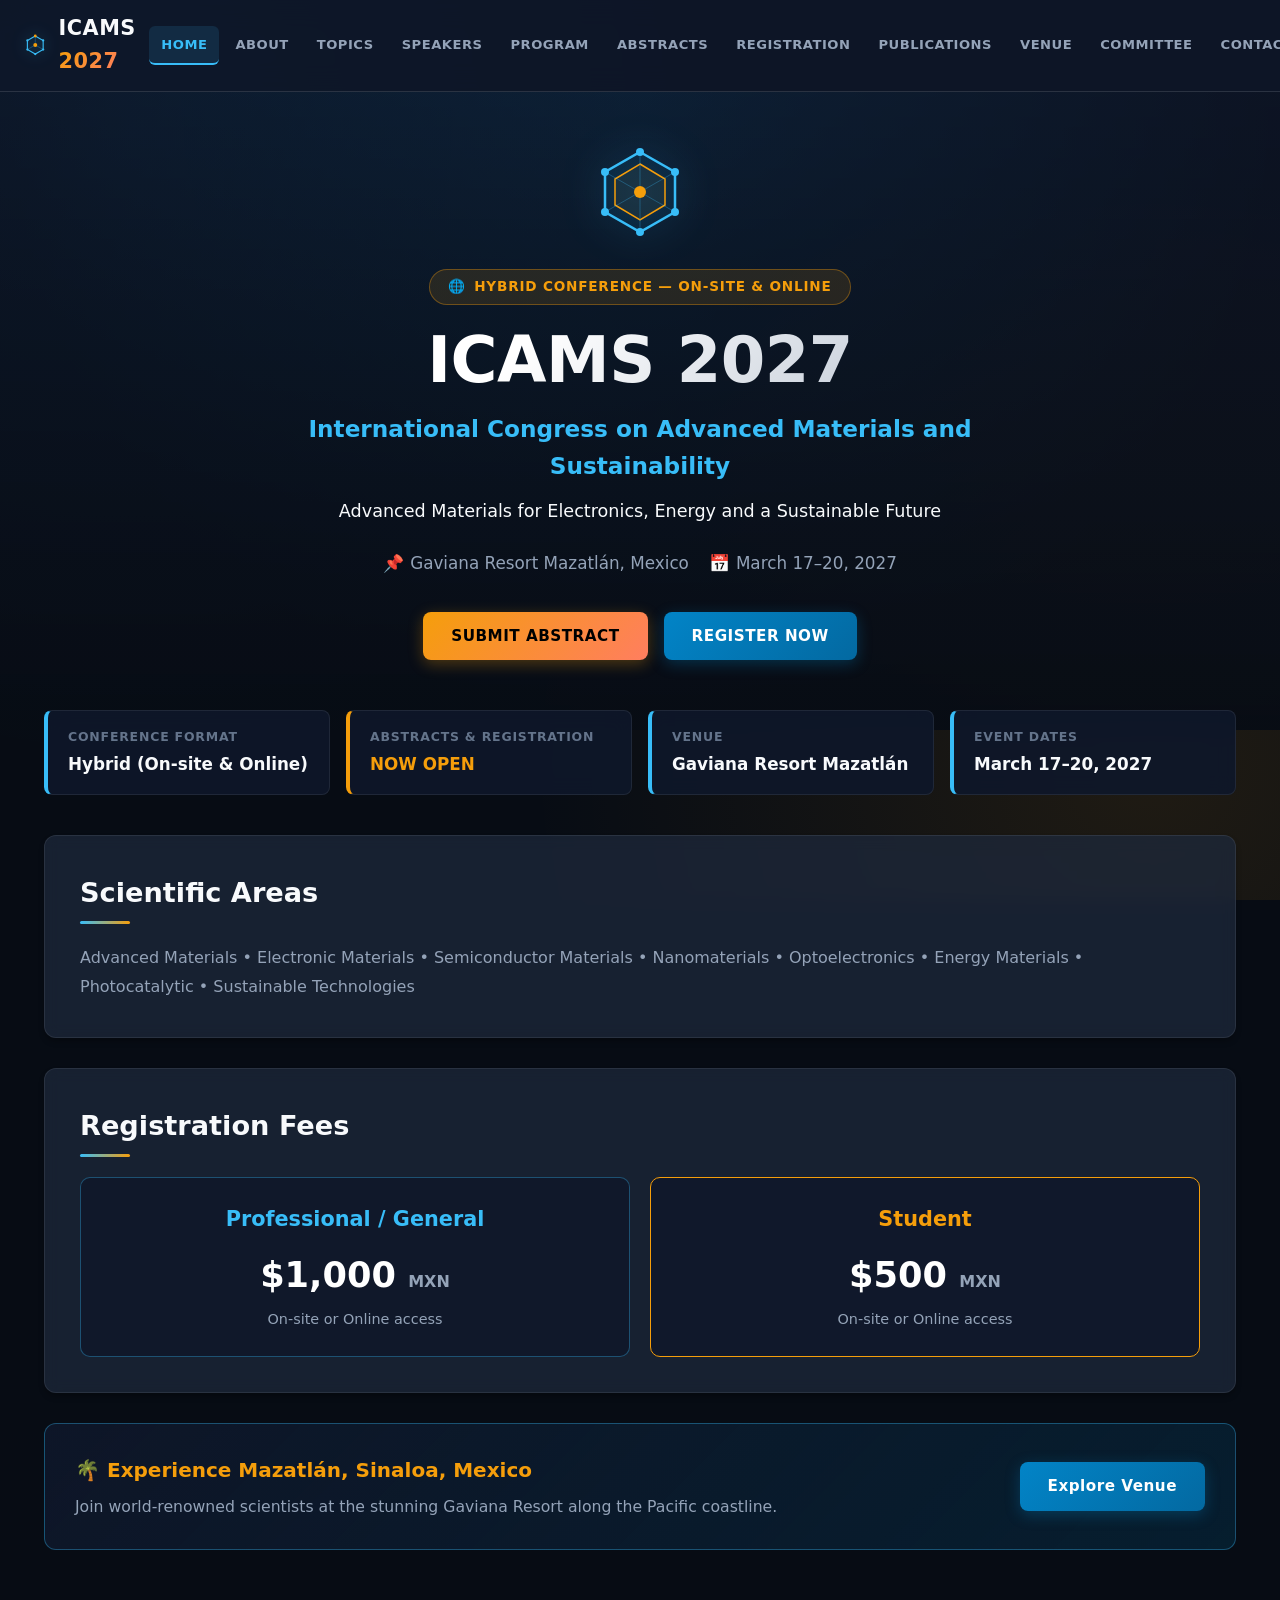
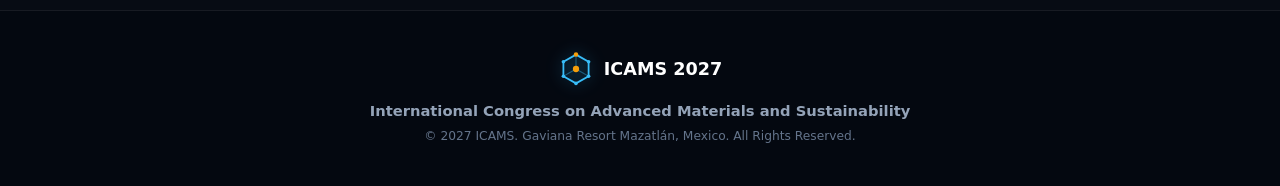
==== commit 67db6c23: "Update index.html" ====
--- a/index.html
+++ b/index.html
@@ -49,130 +49,102 @@
   <!-- Hero Section -->
   <section class="hero-banner">
     <div class="hero-art-container">
-      <svg class="hero-graphic" viewBox="0 0 40 40" fill="none" xmlns="http://www.w3.org/2000/svg">
-        <path d="M20 4 L34 12 L34 28 L20 36 L6 28 L6 12 Z" stroke="#38bdf8" stroke-width="1.8" fill="rgba(56, 189, 248, 0.05)"/>
-        <line x1="20" y1="4" x2="20" y2="20" stroke="rgba(56, 189, 248, 0.5)" stroke-width="1"/>
-        <line x1="34" y1="28" x2="20" y2="20" stroke="rgba(56, 189, 248, 0.5)" stroke-width="1"/>
-        <line x1="6" y1="28" x2="20" y2="20" stroke="rgba(56, 189, 248, 0.5)" stroke-width="1"/>
-        <circle cx="20" cy="4" r="2.5" fill="#f59e0b"/>
-        <circle cx="34" cy="12" r="2" fill="#38bdf8"/>
-        <circle cx="34" cy="28" r="2" fill="#38bdf8"/>
-        <circle cx="20" cy="36" r="2" fill="#38bdf8"/>
-        <circle cx="6" cy="28" r="2" fill="#38bdf8"/>
-        <circle cx="6" cy="12" r="2" fill="#38bdf8"/>
-        <circle cx="20" cy="20" r="3.5" fill="#f59e0b"/>
+      <svg class="hero-graphic" viewBox="0 0 100 100" fill="none" xmlns="http://www.w3.org/2000/svg">
+        <polygon points="50,10 85,30 85,70 50,90 15,70 15,30" stroke="#38bdf8" stroke-width="2.5" fill="rgba(2, 132, 199, 0.08)"/>
+        <polygon points="50,22 75,37 75,63 50,78 25,63 25,37" stroke="#f59e0b" stroke-width="1.5" fill="rgba(245, 158, 11, 0.05)"/>
+        <line x1="50" y1="10" x2="50" y2="90" stroke="rgba(56, 189, 248, 0.3)" stroke-width="1"/>
+        <line x1="15" y1="30" x2="85" y2="70" stroke="rgba(56, 189, 248, 0.3)" stroke-width="1"/>
+        <line x1="15" y1="70" x2="85" y2="30" stroke="rgba(56, 189, 248, 0.3)" stroke-width="1"/>
+        <circle cx="50" cy="50" r="6" fill="#f59e0b"/>
+        <circle cx="50" cy="10" r="4" fill="#38bdf8"/>
+        <circle cx="85" cy="30" r="4" fill="#38bdf8"/>
+        <circle cx="85" cy="70" r="4" fill="#38bdf8"/>
+        <circle cx="50" cy="90" r="4" fill="#38bdf8"/>
+        <circle cx="15" cy="70" r="4" fill="#38bdf8"/>
+        <circle cx="15" cy="30" r="4" fill="#38bdf8"/>
       </svg>
     </div>
 
     <div class="badge-hybrid">
-      <span>&#127760; Hybrid Conference — On-site & Online</span>
+      <span>&#127760;</span> HYBRID CONFERENCE &mdash; ON-SITE &amp; ONLINE
     </div>
 
     <h1 class="hero-title">ICAMS 2027</h1>
-    <h2 class="hero-subtitle">International Congress on Advanced Materials and Sustainability</h2>
+    <p class="hero-subtitle">International Congress on Advanced Materials and Sustainability</p>
     <p class="hero-theme">Advanced Materials for Electronics, Energy and a Sustainable Future</p>
-    
+
     <div class="hero-meta">
-      <span class="hero-meta-item">&#128204; Gaviana Resort Mazatlán, Mexico</span>
-      <span>&bull;</span>
-      <span class="hero-meta-item">&#128197; March 17–20, 2027</span>
+      <span class="hero-meta-item"><span>&#128204;</span> Gaviana Resort Mazatlán, Mexico</span>
+      <span class="hero-meta-item"><span>&#128197;</span> March 17&ndash;20, 2027</span>
     </div>
 
     <div class="cta-group">
       <a href="ABSTRACTS.html" class="btn btn-accent">SUBMIT ABSTRACT</a>
-      <a href="REGISTRATION.html" class="btn btn-primary">REGISTER NOW</a>
+      <a href="https://docs.google.com/forms/d/e/1FAIpQLSeDC6glR7NazAbD7DxgjkT7c5nT2gerqv-KF_uIFPCyF3NIZg/viewform?usp=header" 
+         target="_blank" 
+         rel="noopener noreferrer" 
+         class="btn btn-primary">
+        REGISTER NOW
+      </a>
     </div>
-
-    <svg class="hero-wave-divider" viewBox="0 0 1200 120" preserveAspectRatio="none">
-      <path d="M0,0 C150,90 350,-40 500,45 C650,130 900,10 1200,40 L1200,120 L0,120 Z" fill="currentColor"></path>
-    </svg>
   </section>
 
-  <!-- Highlights Strip Bar -->
+  <!-- Highlights Bar -->
   <div class="highlights-bar">
     <div class="highlight-item">
-      <div class="highlight-label">Conference Format</div>
-      <div class="highlight-value">Hybrid (On-site & Online)</div>
+      <div class="highlight-label">CONFERENCE FORMAT</div>
+      <div class="highlight-value">Hybrid (On-site &amp; Online)</div>
     </div>
     <div class="highlight-item accent-border">
-      <div class="highlight-label">Abstracts & Registration</div>
-      <div class="highlight-value" style="color: #4ade80;">NOW OPEN</div>
+      <div class="highlight-label">ABSTRACTS &amp; REGISTRATION</div>
+      <div class="highlight-value" style="color: var(--sunset-gold);">NOW OPEN</div>
     </div>
     <div class="highlight-item">
-      <div class="highlight-label">Venue</div>
+      <div class="highlight-label">VENUE</div>
       <div class="highlight-value">Gaviana Resort Mazatlán</div>
     </div>
-    <div class="highlight-item accent-border">
-      <div class="highlight-label">Event Dates</div>
-      <div class="highlight-value">March 17–20, 2027</div>
+    <div class="highlight-item">
+      <div class="highlight-label">EVENT DATES</div>
+      <div class="highlight-value">March 17&ndash;20, 2027</div>
     </div>
   </div>
 
   <main class="page-container">
-    
+    <!-- Scientific Areas -->
     <section class="content-card">
       <h2>Scientific Areas</h2>
-      <p style="color: var(--ocean-cyan); font-weight: 600; font-size: 1.1rem; line-height: 1.8;">
-        Advanced Materials &middot; Electronic Materials &middot; Semiconductor Materials &middot; Nanomaterials &middot; Optoelectronics &middot; Energy Materials &middot; Photocatalysis &middot; Sustainable Technologies
+      <p style="color: var(--text-muted); line-height: 1.8;">
+        Advanced Materials &bull; Electronic Materials &bull; Semiconductor Materials &bull; Nanomaterials &bull; Optoelectronics &bull; Energy Materials &bull; Photocatalytic &bull; Sustainable Technologies
       </p>
     </section>
 
-    <!-- Registration Fees Card -->
+    <!-- Registration Fees Cards -->
     <section class="content-card">
       <h2>Registration Fees</h2>
-      <div style="display: grid; grid-template-columns: repeat(auto-fit, minmax(260px, 1fr)); gap: 20px; margin-top: 15px;">
-        <div style="background: rgba(15, 23, 42, 0.6); padding: 22px; border-radius: 10px; border: 1px solid var(--border-light); border-left: 4px solid var(--ocean-cyan);">
-          <h3 style="color: var(--ocean-cyan); font-size: 1.15rem; margin-bottom: 8px;">Researchers & Academics</h3>
-          <p style="font-size: 1.5rem; font-weight: 800; color: var(--text-main);">$1,000 MXN <span style="font-size: 0.95rem; color: var(--text-muted); font-weight: normal;">(~ $58 USD)</span></p>
+      <div style="display: grid; grid-template-columns: repeat(auto-fit, minmax(280px, 1fr)); gap: 20px; margin-top: 20px;">
+        <div style="background: rgba(15, 23, 42, 0.8); border: 1px solid var(--border-glow); border-radius: 10px; padding: 25px; text-align: center;">
+          <h3 style="color: var(--ocean-cyan); font-size: 1.3rem; margin-bottom: 10px;">Professional / General</h3>
+          <div style="font-size: 2.2rem; font-weight: 800; color: #fff; margin-bottom: 5px;">$1,000 <span style="font-size: 1rem; color: var(--text-muted);">MXN</span></div>
+          <p style="color: var(--text-muted); font-size: 0.9rem;">On-site or Online access</p>
         </div>
-        <div style="background: rgba(15, 23, 42, 0.6); padding: 22px; border-radius: 10px; border: 1px solid var(--border-light); border-left: 4px solid var(--sunset-gold);">
-          <h3 style="color: var(--sunset-gold); font-size: 1.15rem; margin-bottom: 8px;">Students (B.S., M.S., Ph.D.)</h3>
-          <p style="font-size: 1.5rem; font-weight: 800; color: var(--text-main);">$500 MXN <span style="font-size: 0.95rem; color: var(--text-muted); font-weight: normal;">(~ $29 USD)</span></p>
+        <div style="background: rgba(15, 23, 42, 0.8); border: 1px solid var(--sunset-gold); border-radius: 10px; padding: 25px; text-align: center;">
+          <h3 style="color: var(--sunset-gold); font-size: 1.3rem; margin-bottom: 10px;">Student</h3>
+          <div style="font-size: 2.2rem; font-weight: 800; color: #fff; margin-bottom: 5px;">$500 <span style="font-size: 1rem; color: var(--text-muted);">MXN</span></div>
+          <p style="color: var(--text-muted); font-size: 0.9rem;">On-site or Online access</p>
         </div>
       </div>
     </section>
 
-    <!-- Important Dates -->
-    <section class="content-card">
-      <h2>Important Dates</h2>
-      <ul style="list-style: none; line-height: 2.2; padding: 0;">
-        <li style="border-bottom: 1px solid var(--border-light); padding: 8px 0; display: flex; justify-content: space-between; flex-wrap: wrap;">
-          <strong>Abstract Submissions:</strong> <span style="color: #4ade80; font-weight: bold;">OPEN NOW</span>
-        </li>
-        <li style="border-bottom: 1px solid var(--border-light); padding: 8px 0; display: flex; justify-content: space-between; flex-wrap: wrap;">
-          <strong>Final Registration Deadline:</strong> <span style="color: var(--sunset-gold); font-weight: bold;">February 5, 2027</span>
-        </li>
-        <li style="padding: 8px 0; display: flex; justify-content: space-between; flex-wrap: wrap;">
-          <strong>Conference Dates:</strong> <span style="color: var(--ocean-cyan); font-weight: bold;">March 17–20, 2027</span>
-        </li>
-      </ul>
-    </section>
-
-    <!-- Organizers & Contact Section -->
-    <section class="content-card">
-      <h2>Organizers & Contact</h2>
-      <p style="color: var(--text-muted); margin-bottom: 10px;"><strong>Organizers:</strong></p>
-      <ul style="list-style: none; padding: 0; margin-bottom: 20px; line-height: 1.8;">
-        <li style="font-size: 1.1rem; color: var(--text-main); font-weight: 700;">Dr. Eder Jesús Valentín Lugo Medina</li>
-        <li style="font-size: 1.1rem; color: var(--text-main); font-weight: 700;">Dr. Priscy Alfredo Luque Morales</li>
-      </ul>
-
-      <p style="color: var(--text-muted); margin-bottom: 5px;"><strong>Contact Email:</strong></p>
-      <p style="font-size: 1.05rem;">
-        <a href="mailto:icams2027@gmail.com" style="color: var(--ocean-cyan); text-decoration: none; font-weight: 600;">icams2027@gmail.com</a>
-      </p>
-    </section>
-
+    <!-- Venue Callout -->
     <div class="mazatlan-feature-card">
       <div class="mazatlan-feature-text">
-        <h3>&#127754; Hosted at Gaviana Resort Mazatlán</h3>
-        <p>Bringing together international researchers at the vibrant coastal hub of Gaviana Resort in Mazatlán, Mexico — combining world-class scientific exchange with the natural beauty and warm hospitality of the Pacific coast.</p>
+        <h3>&#127796; Experience Mazatlán, Sinaloa, Mexico</h3>
+        <p>Join world-renowned scientists at the stunning Gaviana Resort along the Pacific coastline.</p>
       </div>
-      <a href="VENUE.html" class="btn btn-primary" style="white-space: nowrap;">EXPLORE VENUE</a>
+      <a href="VENUE.html" class="btn btn-primary">Explore Venue</a>
     </div>
-
   </main>
-   
+  
   <footer>
     <div class="footer-logo">
       <svg class="site-logo-svg" viewBox="0 0 40 40" fill="none" xmlns="http://www.w3.org/2000/svg">
@@ -191,7 +163,7 @@
       <span style="font-size: 1.1rem; font-weight: 800; color: #fff;">ICAMS 2027</span>
     </div>
     <p><strong>International Congress on Advanced Materials and Sustainability</strong></p>
-    <p><small>&copy; 2027 ICAMS. Gaviana Resort Mazatlán, Mexico. Contact: icams2027@gmail.com</small></p>
+    <p><small>&copy; 2027 ICAMS. Gaviana Resort Mazatlán, Mexico. All Rights Reserved.</small></p>
   </footer>
 
   <script src="script.js"></script>
--- a/style.css
+++ b/style.css
@@ -1,562 +1,561 @@
-
 /* ==========================================================================
-   ICAMS 2027 - Academic Theme + Pacific Accents
-   ========================================================================== */
+   ICAMS 2027 - Academic Theme + Pacific Accents
+   ========================================================================== */
 
 :root {
-  --bg-dark: #070c14;
-  --bg-surface: #0f172a;
-  --bg-card: rgba(30, 41, 59, 0.75);
-  --bg-card-hover: rgba(30, 41, 59, 0.95);
-  
-  --text-main: #f8fafc;
-  --text-muted: #94a3b8;
-  --text-dim: #64748b;
-  
-  --ocean-blue: #0284c7;
-  --ocean-cyan: #38bdf8;
-  --sunset-gold: #f59e0b;
-  --sunset-coral: #ff7e5f;
-  
-  --border-light: rgba(255, 255, 255, 0.08);
-  --border-glow: rgba(56, 189, 248, 0.35);
-  --glass-bg: rgba(15, 23, 42, 0.88);
-  --glass-border: rgba(255, 255, 255, 0.12);
-  
-  --shadow-sm: 0 4px 6px -1px rgba(0, 0, 0, 0.3);
-  --shadow-lg: 0 12px 30px -5px rgba(0, 0, 0, 0.5), 0 0 25px rgba(56, 189, 248, 0.15);
-  --transition: all 0.3s cubic-bezier(0.4, 0, 0.2, 1);
+  --bg-dark: #070c14;
+  --bg-surface: #0f172a;
+  --bg-card: rgba(30, 41, 59, 0.75);
+  --bg-card-hover: rgba(30, 41, 59, 0.95);
+  
+  --text-main: #f8fafc;
+  --text-muted: #94a3b8;
+  --text-dim: #64748b;
+  
+  --ocean-blue: #0284c7;
+  --ocean-cyan: #38bdf8;
+  --sunset-gold: #f59e0b;
+  --sunset-coral: #ff7e5f;
+  
+  --border-light: rgba(255, 255, 255, 0.08);
+  --border-glow: rgba(56, 189, 248, 0.35);
+  --glass-bg: rgba(15, 23, 42, 0.88);
+  --glass-border: rgba(255, 255, 255, 0.12);
+  
+  --shadow-sm: 0 4px 6px -1px rgba(0, 0, 0, 0.3);
+  --shadow-lg: 0 12px 30px -5px rgba(0, 0, 0, 0.5), 0 0 25px rgba(56, 189, 248, 0.15);
+  --transition: all 0.3s cubic-bezier(0.4, 0, 0.2, 1);
 }
 
 * {
-  box-sizing: border-box;
-  margin: 0;
-  padding: 0;
+  box-sizing: border-box;
+  margin: 0;
+  padding: 0;
 }
 
 body {
-  font-family: 'Segoe UI', system-ui, -apple-system, BlinkMacSystemFont, Roboto, sans-serif;
-  background-color: var(--bg-dark);
-  background-image: 
-    radial-gradient(circle at 10% 15%, rgba(2, 132, 199, 0.15) 0%, transparent 45%),
-    radial-gradient(circle at 90% 85%, rgba(245, 158, 11, 0.1) 0%, transparent 45%);
-  background-attachment: fixed;
-  color: var(--text-main);
-  line-height: 1.6;
-  -webkit-font-smoothing: antialiased;
+  font-family: 'Segoe UI', system-ui, -apple-system, BlinkMacSystemFont, Roboto, sans-serif;
+  background-color: var(--bg-dark);
+  background-image: 
+    radial-gradient(circle at 10% 15%, rgba(2, 132, 199, 0.15) 0%, transparent 45%),
+    radial-gradient(circle at 90% 85%, rgba(245, 158, 11, 0.1) 0%, transparent 45%);
+  background-attachment: fixed;
+  color: var(--text-main);
+  line-height: 1.6;
+  -webkit-font-smoothing: antialiased;
 }
 
 /* Header & Logo */
 .site-header {
-  position: sticky;
-  top: 0;
-  z-index: 1000;
-  background: var(--glass-bg);
-  backdrop-filter: blur(14px);
-  -webkit-backdrop-filter: blur(14px);
-  border-bottom: 1px solid var(--glass-border);
-  transition: var(--transition);
+  position: sticky;
+  top: 0;
+  z-index: 1000;
+  background: var(--glass-bg);
+  backdrop-filter: blur(14px);
+  -webkit-backdrop-filter: blur(14px);
+  border-bottom: 1px solid var(--glass-border);
+  transition: var(--transition);
 }
 
 .site-header.scrolled {
-  box-shadow: 0 10px 30px rgba(0, 0, 0, 0.7);
-  border-bottom-color: var(--border-glow);
+  box-shadow: 0 10px 30px rgba(0, 0, 0, 0.7);
+  border-bottom-color: var(--border-glow);
 }
 
 .container-navigation {
-  display: flex;
-  justify-content: space-between;
-  align-items: center;
-  max-width: 1280px;
-  margin: 0 auto;
-  padding: 12px 24px;
+  display: flex;
+  justify-content: space-between;
+  align-items: center;
+  max-width: 1280px;
+  margin: 0 auto;
+  padding: 12px 24px;
 }
 
 .brand {
-  color: var(--text-main);
-  text-decoration: none;
-  font-size: 1.3rem;
-  font-weight: 800;
-  letter-spacing: 0.5px;
-  display: flex;
-  align-items: center;
-  gap: 12px;
+  color: var(--text-main);
+  text-decoration: none;
+  font-size: 1.3rem;
+  font-weight: 800;
+  letter-spacing: 0.5px;
+  display: flex;
+  align-items: center;
+  gap: 12px;
 }
 
 .brand-text span {
-  background: linear-gradient(135deg, var(--sunset-gold), var(--sunset-coral));
-  -webkit-background-clip: text;
-  -webkit-text-fill-color: transparent;
+  background: linear-gradient(135deg, var(--sunset-gold), var(--sunset-coral));
+  -webkit-background-clip: text;
+  -webkit-text-fill-color: transparent;
 }
 
 .site-logo-svg {
-  width: 36px;
-  height: 36px;
-  filter: drop-shadow(0 0 8px rgba(56, 189, 248, 0.4));
-  transition: var(--transition);
+  width: 36px;
+  height: 36px;
+  filter: drop-shadow(0 0 8px rgba(56, 189, 248, 0.4));
+  transition: var(--transition);
 }
 
 .brand:hover .site-logo-svg {
-  transform: rotate(30deg) scale(1.08);
+  transform: rotate(30deg) scale(1.08);
 }
 
 .main-nav {
-  display: flex;
-  gap: 4px;
+  display: flex;
+  gap: 4px;
 }
 
 .nav-link {
-  color: var(--text-muted);
-  text-decoration: none;
-  font-size: 0.82rem;
-  font-weight: 600;
-  letter-spacing: 0.5px;
-  padding: 8px 12px;
-  border-radius: 6px;
-  transition: var(--transition);
+  color: var(--text-muted);
+  text-decoration: none;
+  font-size: 0.82rem;
+  font-weight: 600;
+  letter-spacing: 0.5px;
+  padding: 8px 12px;
+  border-radius: 6px;
+  transition: var(--transition);
 }
 
 .nav-link:hover {
-  color: var(--text-main);
-  background: rgba(255, 255, 255, 0.06);
+  color: var(--text-main);
+  background: rgba(255, 255, 255, 0.06);
 }
 
 .nav-link.active {
-  color: var(--ocean-cyan);
-  background: rgba(56, 189, 248, 0.12);
-  border-bottom: 2px solid var(--ocean-cyan);
+  color: var(--ocean-cyan);
+  background: rgba(56, 189, 248, 0.12);
+  border-bottom: 2px solid var(--ocean-cyan);
 }
 
 .menu-toggle {
-  display: none;
-  background: none;
-  border: none;
-  color: var(--text-main);
-  font-size: 1.6rem;
-  cursor: pointer;
+  display: none;
+  background: none;
+  border: none;
+  color: var(--text-main);
+  font-size: 1.6rem;
+  cursor: pointer;
 }
 
 /* Hero Section */
 .hero-banner {
-  background: linear-gradient(180deg, rgba(15, 23, 42, 0.7) 0%, rgba(7, 12, 20, 0.95) 100%),
-              radial-gradient(ellipse at top, rgba(2, 132, 199, 0.3), transparent 70%);
-  padding: 50px 20px 70px 20px;
-  text-align: center;
-  position: relative;
-  overflow: hidden;
+  background: linear-gradient(180deg, rgba(15, 23, 42, 0.7) 0%, rgba(7, 12, 20, 0.95) 100%),
+              radial-gradient(ellipse at top, rgba(2, 132, 199, 0.3), transparent 70%);
+  padding: 50px 20px 70px 20px;
+  text-align: center;
+  position: relative;
+  overflow: hidden;
 }
 
 .hero-art-container {
-  margin: 0 auto 20px auto;
-  max-width: 100px;
+  margin: 0 auto 20px auto;
+  max-width: 100px;
 }
 
 .hero-graphic {
-  width: 100%;
-  height: auto;
-  filter: drop-shadow(0 0 20px rgba(56, 189, 248, 0.35));
+  width: 100%;
+  height: auto;
+  filter: drop-shadow(0 0 20px rgba(56, 189, 248, 0.35));
 }
 
 .badge-hybrid {
-  display: inline-flex;
-  align-items: center;
-  gap: 8px;
-  background: rgba(245, 158, 11, 0.12);
-  border: 1px solid rgba(245, 158, 11, 0.35);
-  color: var(--sunset-gold);
-  padding: 6px 18px;
-  border-radius: 30px;
-  font-size: 0.85rem;
-  font-weight: 700;
-  text-transform: uppercase;
-  letter-spacing: 0.8px;
-  margin-bottom: 20px;
+  display: inline-flex;
+  align-items: center;
+  gap: 8px;
+  background: rgba(245, 158, 11, 0.12);
+  border: 1px solid rgba(245, 158, 11, 0.35);
+  color: var(--sunset-gold);
+  padding: 6px 18px;
+  border-radius: 30px;
+  font-size: 0.85rem;
+  font-weight: 700;
+  text-transform: uppercase;
+  letter-spacing: 0.8px;
+  margin-bottom: 20px;
 }
 
 .hero-title {
-  font-size: clamp(2.3rem, 5.5vw, 4rem);
-  font-weight: 900;
-  letter-spacing: -0.5px;
-  line-height: 1.1;
-  margin-bottom: 15px;
-  background: linear-gradient(135deg, #ffffff 40%, var(--text-muted) 100%);
-  -webkit-background-clip: text;
-  -webkit-text-fill-color: transparent;
+  font-size: clamp(2.3rem, 5.5vw, 4rem);
+  font-weight: 900;
+  letter-spacing: -0.5px;
+  line-height: 1.1;
+  margin-bottom: 15px;
+  background: linear-gradient(135deg, #ffffff 40%, var(--text-muted) 100%);
+  -webkit-background-clip: text;
+  -webkit-text-fill-color: transparent;
 }
 
 .hero-subtitle {
-  font-size: clamp(1.1rem, 2.5vw, 1.45rem);
-  color: var(--ocean-cyan);
-  max-width: 850px;
-  margin: 0 auto 12px auto;
-  font-weight: 600;
+  font-size: clamp(1.1rem, 2.5vw, 1.45rem);
+  color: var(--ocean-cyan);
+  max-width: 850px;
+  margin: 0 auto 12px auto;
+  font-weight: 600;
 }
 
 .hero-theme {
-  font-size: 1.1rem;
-  color: var(--text-main);
-  max-width: 750px;
-  margin: 0 auto 25px auto;
-  font-weight: 500;
+  font-size: 1.1rem;
+  color: var(--text-main);
+  max-width: 750px;
+  margin: 0 auto 25px auto;
+  font-weight: 500;
 }
 
 .hero-meta {
-  display: flex;
-  justify-content: center;
-  align-items: center;
-  gap: 20px;
-  color: var(--text-muted);
-  font-size: 1.05rem;
-  margin-bottom: 35px;
-  flex-wrap: wrap;
+  display: flex;
+  justify-content: center;
+  align-items: center;
+  gap: 20px;
+  color: var(--text-muted);
+  font-size: 1.05rem;
+  margin-bottom: 35px;
+  flex-wrap: wrap;
 }
 
 .hero-meta-item {
-  display: inline-flex;
-  align-items: center;
-  gap: 6px;
+  display: inline-flex;
+  align-items: center;
+  gap: 6px;
 }
 
 .hero-wave-divider {
-  position: absolute;
-  bottom: 0; left: 0; right: 0;
-  width: 100%;
-  height: 40px;
-  color: var(--bg-dark);
-  pointer-events: none;
+  position: absolute;
+  bottom: 0; left: 0; right: 0;
+  width: 100%;
+  height: 40px;
+  color: var(--bg-dark);
+  pointer-events: none;
 }
 
 /* Buttons */
 .cta-group {
-  display: flex;
-  gap: 16px;
-  justify-content: center;
-  flex-wrap: wrap;
+  display: flex;
+  gap: 16px;
+  justify-content: center;
+  flex-wrap: wrap;
 }
 
 .btn {
-  display: inline-flex;
-  align-items: center;
-  justify-content: center;
-  padding: 12px 28px;
-  font-size: 0.95rem;
-  font-weight: 700;
-  border-radius: 8px;
-  text-decoration: none;
-  cursor: pointer;
-  transition: var(--transition);
-  border: none;
-  letter-spacing: 0.5px;
+  display: inline-flex;
+  align-items: center;
+  justify-content: center;
+  padding: 12px 28px;
+  font-size: 0.95rem;
+  font-weight: 700;
+  border-radius: 8px;
+  text-decoration: none;
+  cursor: pointer;
+  transition: var(--transition);
+  border: none;
+  letter-spacing: 0.5px;
 }
 
 .btn-primary {
-  background: linear-gradient(135deg, var(--ocean-blue), #0369a1);
-  color: #ffffff;
-  box-shadow: 0 4px 15px rgba(2, 132, 199, 0.3);
+  background: linear-gradient(135deg, var(--ocean-blue), #0369a1);
+  color: #ffffff;
+  box-shadow: 0 4px 15px rgba(2, 132, 199, 0.3);
 }
 
 .btn-primary:hover {
-  background: linear-gradient(135deg, #0284c7, #075985);
-  box-shadow: 0 6px 20px rgba(2, 132, 199, 0.5);
-  transform: translateY(-2px);
+  background: linear-gradient(135deg, #0284c7, #075985);
+  box-shadow: 0 6px 20px rgba(2, 132, 199, 0.5);
+  transform: translateY(-2px);
 }
 
 .btn-accent {
-  background: linear-gradient(135deg, var(--sunset-gold), var(--sunset-coral));
-  color: #000000;
-  box-shadow: 0 4px 15px rgba(245, 158, 11, 0.3);
+  background: linear-gradient(135deg, var(--sunset-gold), var(--sunset-coral));
+  color: #000000;
+  box-shadow: 0 4px 15px rgba(245, 158, 11, 0.3);
 }
 
 .btn-accent:hover {
-  box-shadow: 0 6px 20px rgba(245, 158, 11, 0.5);
-  transform: translateY(-2px);
+  box-shadow: 0 6px 20px rgba(245, 158, 11, 0.5);
+  transform: translateY(-2px);
 }
 
 /* Highlights Bar */
 .highlights-bar {
-  display: grid;
-  grid-template-columns: repeat(auto-fit, minmax(220px, 1fr));
-  gap: 16px;
-  margin: -20px auto 40px auto;
-  max-width: 1240px;
-  padding: 0 24px;
-  position: relative;
-  z-index: 10;
+  display: grid;
+  grid-template-columns: repeat(auto-fit, minmax(220px, 1fr));
+  gap: 16px;
+  margin: -20px auto 40px auto;
+  max-width: 1240px;
+  padding: 0 24px;
+  position: relative;
+  z-index: 10;
 }
 
 .highlight-item {
-  background: rgba(15, 23, 42, 0.92);
-  border: 1px solid var(--border-light);
-  border-left: 4px solid var(--ocean-cyan);
-  border-radius: 8px;
-  padding: 16px 20px;
-  backdrop-filter: blur(10px);
+  background: rgba(15, 23, 42, 0.92);
+  border: 1px solid var(--border-light);
+  border-left: 4px solid var(--ocean-cyan);
+  border-radius: 8px;
+  padding: 16px 20px;
+  backdrop-filter: blur(10px);
 }
 
 .highlight-item.accent-border {
-  border-left-color: var(--sunset-gold);
+  border-left-color: var(--sunset-gold);
 }
 
 .highlight-label {
-  font-size: 0.78rem;
-  text-transform: uppercase;
-  letter-spacing: 0.8px;
-  color: var(--text-dim);
-  font-weight: 700;
+  font-size: 0.78rem;
+  text-transform: uppercase;
+  letter-spacing: 0.8px;
+  color: var(--text-dim);
+  font-weight: 700;
 }
 
 .highlight-value {
-  font-size: 1.05rem;
-  font-weight: 700;
-  color: var(--text-main);
-  margin-top: 4px;
+  font-size: 1.05rem;
+  font-weight: 700;
+  color: var(--text-main);
+  margin-top: 4px;
 }
 
 /* Content Cards & Containers */
 .page-container {
-  max-width: 1240px;
-  margin: 20px auto 60px auto;
-  padding: 0 24px;
+  max-width: 1240px;
+  margin: 20px auto 60px auto;
+  padding: 0 24px;
 }
 
 .content-card {
-  background: var(--bg-card);
-  border: 1px solid var(--border-light);
-  border-radius: 12px;
-  padding: 35px;
-  margin-bottom: 30px;
-  backdrop-filter: blur(8px);
-  box-shadow: var(--shadow-sm);
-  transition: var(--transition);
-  position: relative;
-  overflow: hidden;
+  background: var(--bg-card);
+  border: 1px solid var(--border-light);
+  border-radius: 12px;
+  padding: 35px;
+  margin-bottom: 30px;
+  backdrop-filter: blur(8px);
+  box-shadow: var(--shadow-sm);
+  transition: var(--transition);
+  position: relative;
+  overflow: hidden;
 }
 
 .content-card:hover {
-  border-color: var(--glass-border);
-  box-shadow: var(--shadow-lg);
+  border-color: var(--glass-border);
+  box-shadow: var(--shadow-lg);
 }
 
 .content-card h2 {
-  color: var(--text-main);
-  font-size: 1.7rem;
-  font-weight: 800;
-  margin-bottom: 20px;
-  position: relative;
-  padding-bottom: 10px;
+  color: var(--text-main);
+  font-size: 1.7rem;
+  font-weight: 800;
+  margin-bottom: 20px;
+  position: relative;
+  padding-bottom: 10px;
 }
 
 .content-card h2::after {
-  content: '';
-  position: absolute;
-  bottom: 0; left: 0;
-  width: 50px; height: 3px;
-  background: linear-gradient(90deg, var(--ocean-cyan), var(--sunset-gold));
-  border-radius: 2px;
+  content: '';
+  position: absolute;
+  bottom: 0; left: 0;
+  width: 50px; height: 3px;
+  background: linear-gradient(90deg, var(--ocean-cyan), var(--sunset-gold));
+  border-radius: 2px;
 }
 
 .mazatlan-feature-card {
-  background: linear-gradient(135deg, rgba(15, 23, 42, 0.9), rgba(2, 132, 199, 0.15));
-  border: 1px solid var(--border-glow);
-  border-radius: 12px;
-  padding: 30px;
-  display: flex;
-  align-items: center;
-  justify-content: space-between;
-  gap: 20px;
-  margin-top: 30px;
-  flex-wrap: wrap;
+  background: linear-gradient(135deg, rgba(15, 23, 42, 0.9), rgba(2, 132, 199, 0.15));
+  border: 1px solid var(--border-glow);
+  border-radius: 12px;
+  padding: 30px;
+  display: flex;
+  align-items: center;
+  justify-content: space-between;
+  gap: 20px;
+  margin-top: 30px;
+  flex-wrap: wrap;
 }
 
 .mazatlan-feature-text h3 {
-  color: var(--sunset-gold);
-  font-size: 1.25rem;
-  margin-bottom: 8px;
+  color: var(--sunset-gold);
+  font-size: 1.25rem;
+  margin-bottom: 8px;
 }
 
 .mazatlan-feature-text p {
-  color: var(--text-muted);
-  font-size: 0.98rem;
-  max-width: 800px;
+  color: var(--text-muted);
+  font-size: 0.98rem;
+  max-width: 800px;
 }
 
 /* ==========================================================================
-   Interactive Scientific Topics Layout (Hover Reveal)
-   ========================================================================== */
+   Interactive Scientific Topics Layout (Hover Reveal)
+   ========================================================================== */
 .topics-container {
-  display: flex;
-  flex-direction: column;
-  gap: 12px;
-  margin-top: 25px;
+  display: flex;
+  flex-direction: column;
+  gap: 12px;
+  margin-top: 25px;
 }
 
 .topic-card {
-  background: var(--bg-card);
-  border: 1px solid var(--border-light);
-  border-left: 4px solid var(--ocean-cyan);
-  border-radius: 10px;
-  padding: 16px 20px;
-  transition: all 0.3s cubic-bezier(0.4, 0, 0.2, 1);
-  cursor: pointer;
-  position: relative;
+  background: var(--bg-card);
+  border: 1px solid var(--border-light);
+  border-left: 4px solid var(--ocean-cyan);
+  border-radius: 10px;
+  padding: 16px 20px;
+  transition: all 0.3s cubic-bezier(0.4, 0, 0.2, 1);
+  cursor: pointer;
+  position: relative;
 }
 
 .topic-card:hover {
-  background: var(--bg-card-hover);
-  border-color: var(--border-glow);
-  border-left-color: var(--sunset-gold);
-  transform: translateX(6px);
-  box-shadow: var(--shadow-lg);
+  background: var(--bg-card-hover);
+  border-color: var(--border-glow);
+  border-left-color: var(--sunset-gold);
+  transform: translateX(6px);
+  box-shadow: var(--shadow-lg);
 }
 
 .topic-header {
-  display: flex;
-  align-items: center;
-  gap: 14px;
+  display: flex;
+  align-items: center;
+  gap: 14px;
 }
 
 .topic-number {
-  background: rgba(56, 189, 248, 0.12);
-  color: var(--ocean-cyan);
-  font-weight: 800;
-  font-size: 0.9rem;
-  min-width: 32px;
-  height: 32px;
-  border-radius: 50%;
-  display: flex;
-  align-items: center;
-  justify-content: center;
-  transition: var(--transition);
+  background: rgba(56, 189, 248, 0.12);
+  color: var(--ocean-cyan);
+  font-weight: 800;
+  font-size: 0.9rem;
+  min-width: 32px;
+  height: 32px;
+  border-radius: 50%;
+  display: flex;
+  align-items: center;
+  justify-content: center;
+  transition: var(--transition);
 }
 
 .topic-card:hover .topic-number {
-  background: var(--sunset-gold);
-  color: #000;
+  background: var(--sunset-gold);
+  color: #000;
 }
 
 .topic-title {
-  font-weight: 700;
-  font-size: 1.05rem;
-  color: var(--text-main);
-  margin: 0;
-  flex: 1;
+  font-weight: 700;
+  font-size: 1.05rem;
+  color: var(--text-main);
+  margin: 0;
+  flex: 1;
 }
 
 .topic-hint {
-  font-size: 0.75rem;
-  color: var(--text-dim);
-  text-transform: uppercase;
-  letter-spacing: 0.5px;
-  transition: var(--transition);
+  font-size: 0.75rem;
+  color: var(--text-dim);
+  text-transform: uppercase;
+  letter-spacing: 0.5px;
+  transition: var(--transition);
 }
 
 .topic-card:hover .topic-hint {
-  opacity: 0;
+  opacity: 0;
 }
 
 .topic-desc {
-  max-height: 0;
-  opacity: 0;
-  overflow: hidden;
-  transition: max-height 0.4s ease, opacity 0.3s ease, margin-top 0.3s ease;
-  color: var(--text-muted);
-  font-size: 0.93rem;
-  line-height: 1.5;
-  padding-left: 46px;
+  max-height: 0;
+  opacity: 0;
+  overflow: hidden;
+  transition: max-height 0.4s ease, opacity 0.3s ease, margin-top 0.3s ease;
+  color: var(--text-muted);
+  font-size: 0.93rem;
+  line-height: 1.5;
+  padding-left: 46px;
 }
 
 .topic-card:hover .topic-desc {
-  max-height: 120px;
-  opacity: 1;
-  margin-top: 10px;
+  max-height: 120px;
+  opacity: 1;
+  margin-top: 10px;
 }
 
 /* Modal & Footer */
 .modal {
-  display: none;
-  position: fixed;
-  inset: 0;
-  background: rgba(3, 7, 18, 0.85);
-  backdrop-filter: blur(8px);
-  justify-content: center;
-  align-items: center;
-  z-index: 2000;
-  opacity: 0;
-  transition: opacity 0.3s ease;
+  display: none;
+  position: fixed;
+  inset: 0;
+  background: rgba(3, 7, 18, 0.85);
+  backdrop-filter: blur(8px);
+  justify-content: center;
+  align-items: center;
+  z-index: 2000;
+  opacity: 0;
+  transition: opacity 0.3s ease;
 }
 
 .modal.active {
-  display: flex;
-  opacity: 1;
+  display: flex;
+  opacity: 1;
 }
 
 .modal-box {
-  background: #0f172a;
-  border: 1px solid var(--border-glow);
-  padding: 35px;
-  border-radius: 16px;
-  max-width: 440px;
-  width: 90%;
-  text-align: center;
-  position: relative;
-  box-shadow: 0 20px 40px rgba(0, 0, 0, 0.8);
+  background: #0f172a;
+  border: 1px solid var(--border-glow);
+  padding: 35px;
+  border-radius: 16px;
+  max-width: 440px;
+  width: 90%;
+  text-align: center;
+  position: relative;
+  box-shadow: 0 20px 40px rgba(0, 0, 0, 0.8);
 }
 
 .modal-box h2 {
-  color: var(--text-main);
-  font-size: 1.5rem;
-  margin-bottom: 12px;
+  color: var(--text-main);
+  font-size: 1.5rem;
+  margin-bottom: 12px;
 }
 
 .modal-box p {
-  color: var(--text-muted);
-  margin-bottom: 25px;
+  color: var(--text-muted);
+  margin-bottom: 25px;
 }
 
 .modal-close {
-  position: absolute;
-  top: 15px; right: 20px;
-  background: none;
-  border: none;
-  color: var(--text-muted);
-  font-size: 1.8rem;
-  cursor: pointer;
+  position: absolute;
+  top: 15px; right: 20px;
+  background: none;
+  border: none;
+  color: var(--text-muted);
+  font-size: 1.8rem;
+  cursor: pointer;
 }
 
 footer {
-  background: #040810;
-  text-align: center;
-  padding: 40px 20px;
-  color: var(--text-dim);
-  border-top: 1px solid var(--border-light);
-  margin-top: 60px;
-  font-size: 0.92rem;
+  background: #040810;
+  text-align: center;
+  padding: 40px 20px;
+  color: var(--text-dim);
+  border-top: 1px solid var(--border-light);
+  margin-top: 60px;
+  font-size: 0.92rem;
 }
 
 footer strong {
-  color: var(--text-muted);
+  color: var(--text-muted);
 }
 
 .footer-logo {
-  display: flex;
-  justify-content: center;
-  align-items: center;
-  gap: 10px;
-  margin-bottom: 12px;
-}
-
+  display: flex;
+  justify-content: center;
+  align-items: center;
+  gap: 10px;
+  margin-bottom: 12px;
+}
+    
 @media (max-width: 992px) {
-  .menu-toggle { display: block; }
-  .main-nav {
-    display: none;
-    flex-direction: column;
-    position: absolute;
-    top: 100%; left: 0; right: 0;
-    background: rgba(15, 23, 42, 0.98);
-    backdrop-filter: blur(16px);
-    padding: 20px;
-    border-bottom: 1px solid var(--glass-border);
-    gap: 8px;
-  }
-  .main-nav.open { display: flex; }
-}
+  .menu-toggle { display: block; }
+  .main-nav {
+    display: none;
+    flex-direction: column;
+    position: absolute;
+    top: 100%; left: 0; right: 0;
+    background: rgba(15, 23, 42, 0.98);
+    backdrop-filter: blur(16px);
+    padding: 20px;
+    border-bottom: 1px solid var(--glass-border);
+    gap: 8px;
+  }
+  .main-nav.open { display: flex; }
+}
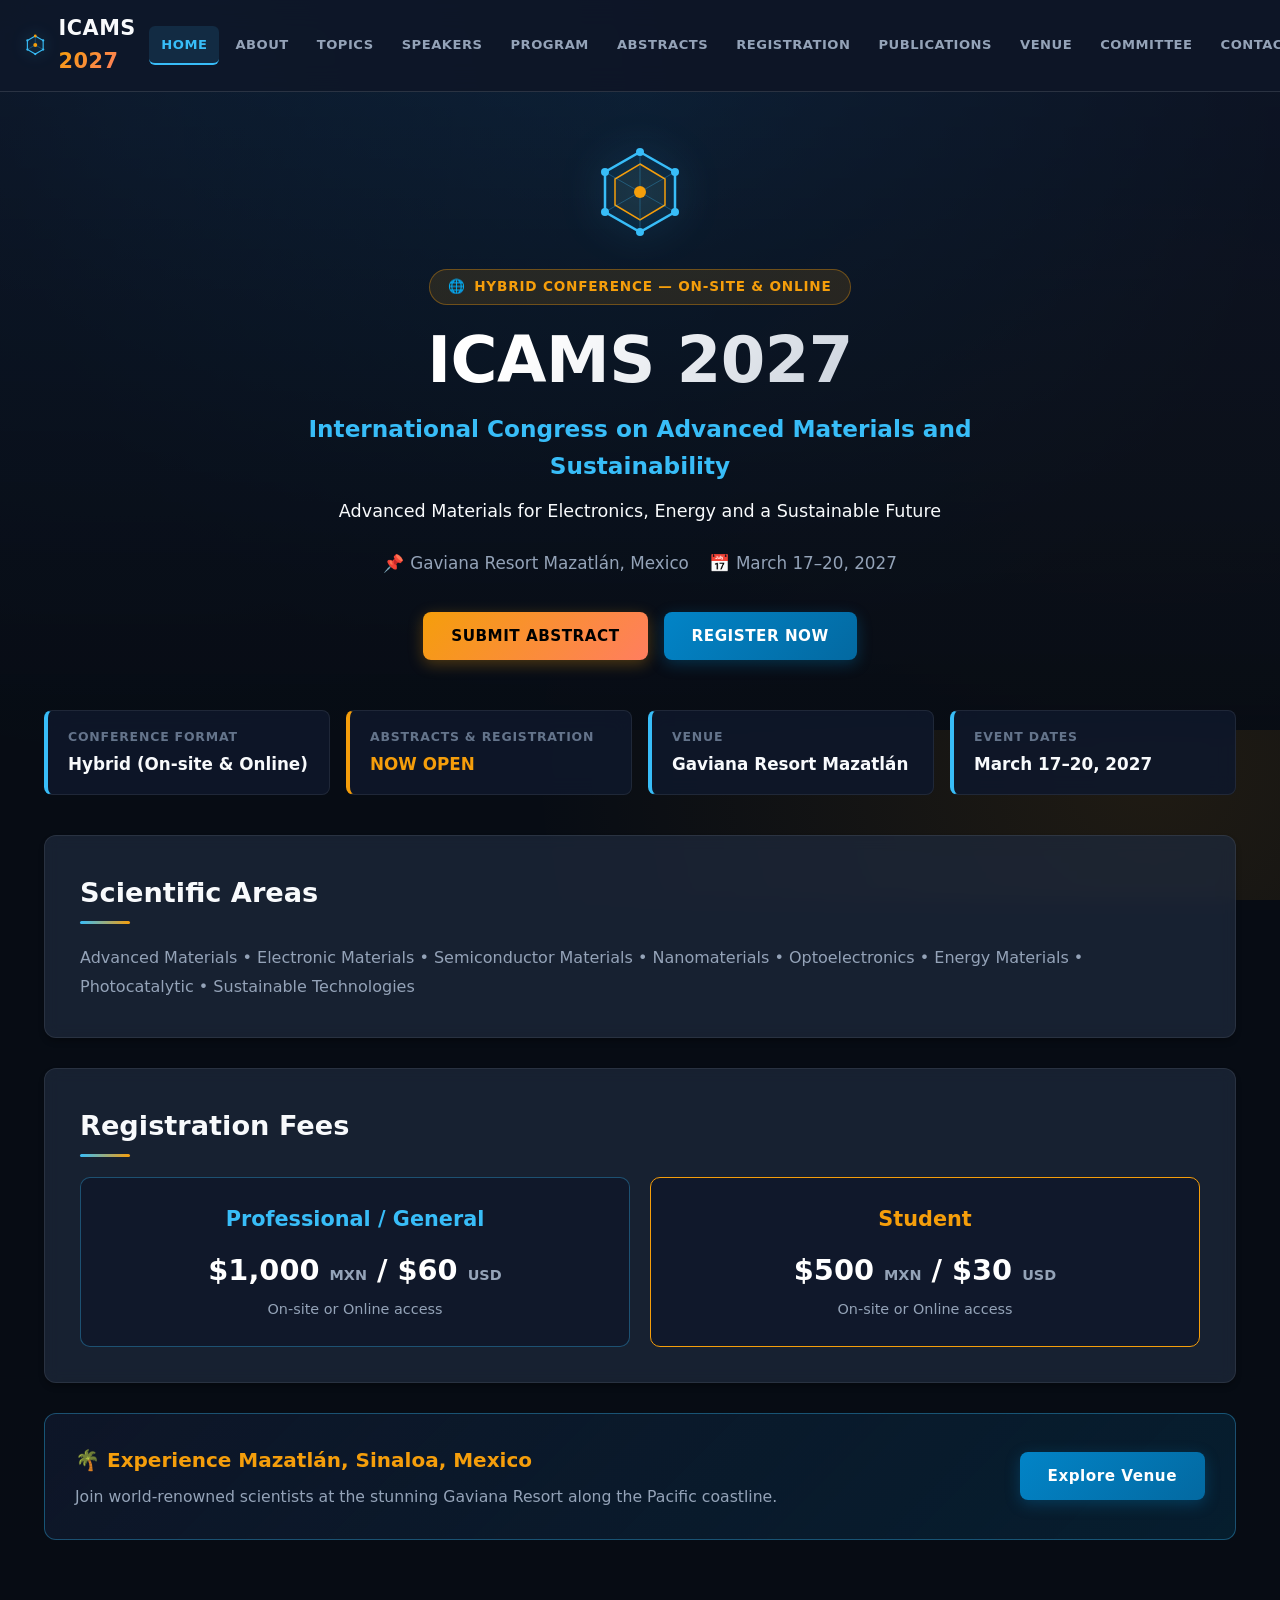
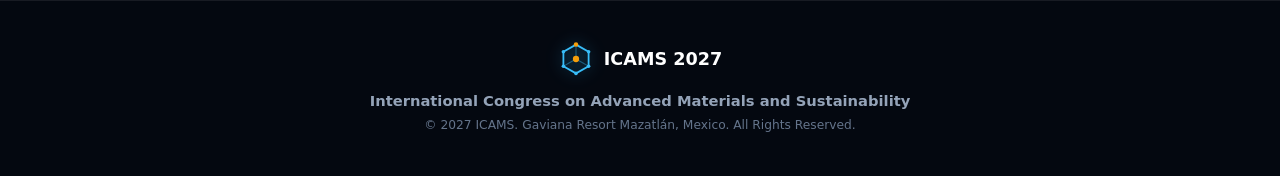
==== commit f00d303b: "Update index.html" ====
--- a/index.html
+++ b/index.html
@@ -124,12 +124,12 @@
       <div style="display: grid; grid-template-columns: repeat(auto-fit, minmax(280px, 1fr)); gap: 20px; margin-top: 20px;">
         <div style="background: rgba(15, 23, 42, 0.8); border: 1px solid var(--border-glow); border-radius: 10px; padding: 25px; text-align: center;">
           <h3 style="color: var(--ocean-cyan); font-size: 1.3rem; margin-bottom: 10px;">Professional / General</h3>
-          <div style="font-size: 2.2rem; font-weight: 800; color: #fff; margin-bottom: 5px;">$1,000 <span style="font-size: 1rem; color: var(--text-muted);">MXN</span></div>
+          <div style="font-size: 1.8rem; font-weight: 800; color: #fff; margin-bottom: 5px;">$1,000 <span style="font-size: 0.9rem; color: var(--text-muted);">MXN</span> / $60 <span style="font-size: 0.9rem; color: var(--text-muted);">USD</span></div>
           <p style="color: var(--text-muted); font-size: 0.9rem;">On-site or Online access</p>
         </div>
         <div style="background: rgba(15, 23, 42, 0.8); border: 1px solid var(--sunset-gold); border-radius: 10px; padding: 25px; text-align: center;">
           <h3 style="color: var(--sunset-gold); font-size: 1.3rem; margin-bottom: 10px;">Student</h3>
-          <div style="font-size: 2.2rem; font-weight: 800; color: #fff; margin-bottom: 5px;">$500 <span style="font-size: 1rem; color: var(--text-muted);">MXN</span></div>
+          <div style="font-size: 1.8rem; font-weight: 800; color: #fff; margin-bottom: 5px;">$500 <span style="font-size: 0.9rem; color: var(--text-muted);">MXN</span> / $30 <span style="font-size: 0.9rem; color: var(--text-muted);">USD</span></div>
           <p style="color: var(--text-muted); font-size: 0.9rem;">On-site or Online access</p>
         </div>
       </div>
@@ -144,7 +144,7 @@
       <a href="VENUE.html" class="btn btn-primary">Explore Venue</a>
     </div>
   </main>
-  
+
   <footer>
     <div class="footer-logo">
       <svg class="site-logo-svg" viewBox="0 0 40 40" fill="none" xmlns="http://www.w3.org/2000/svg">
@@ -165,7 +165,7 @@
     <p><strong>International Congress on Advanced Materials and Sustainability</strong></p>
     <p><small>&copy; 2027 ICAMS. Gaviana Resort Mazatlán, Mexico. All Rights Reserved.</small></p>
   </footer>
-
+  
   <script src="script.js"></script>
 </body>
 </html>
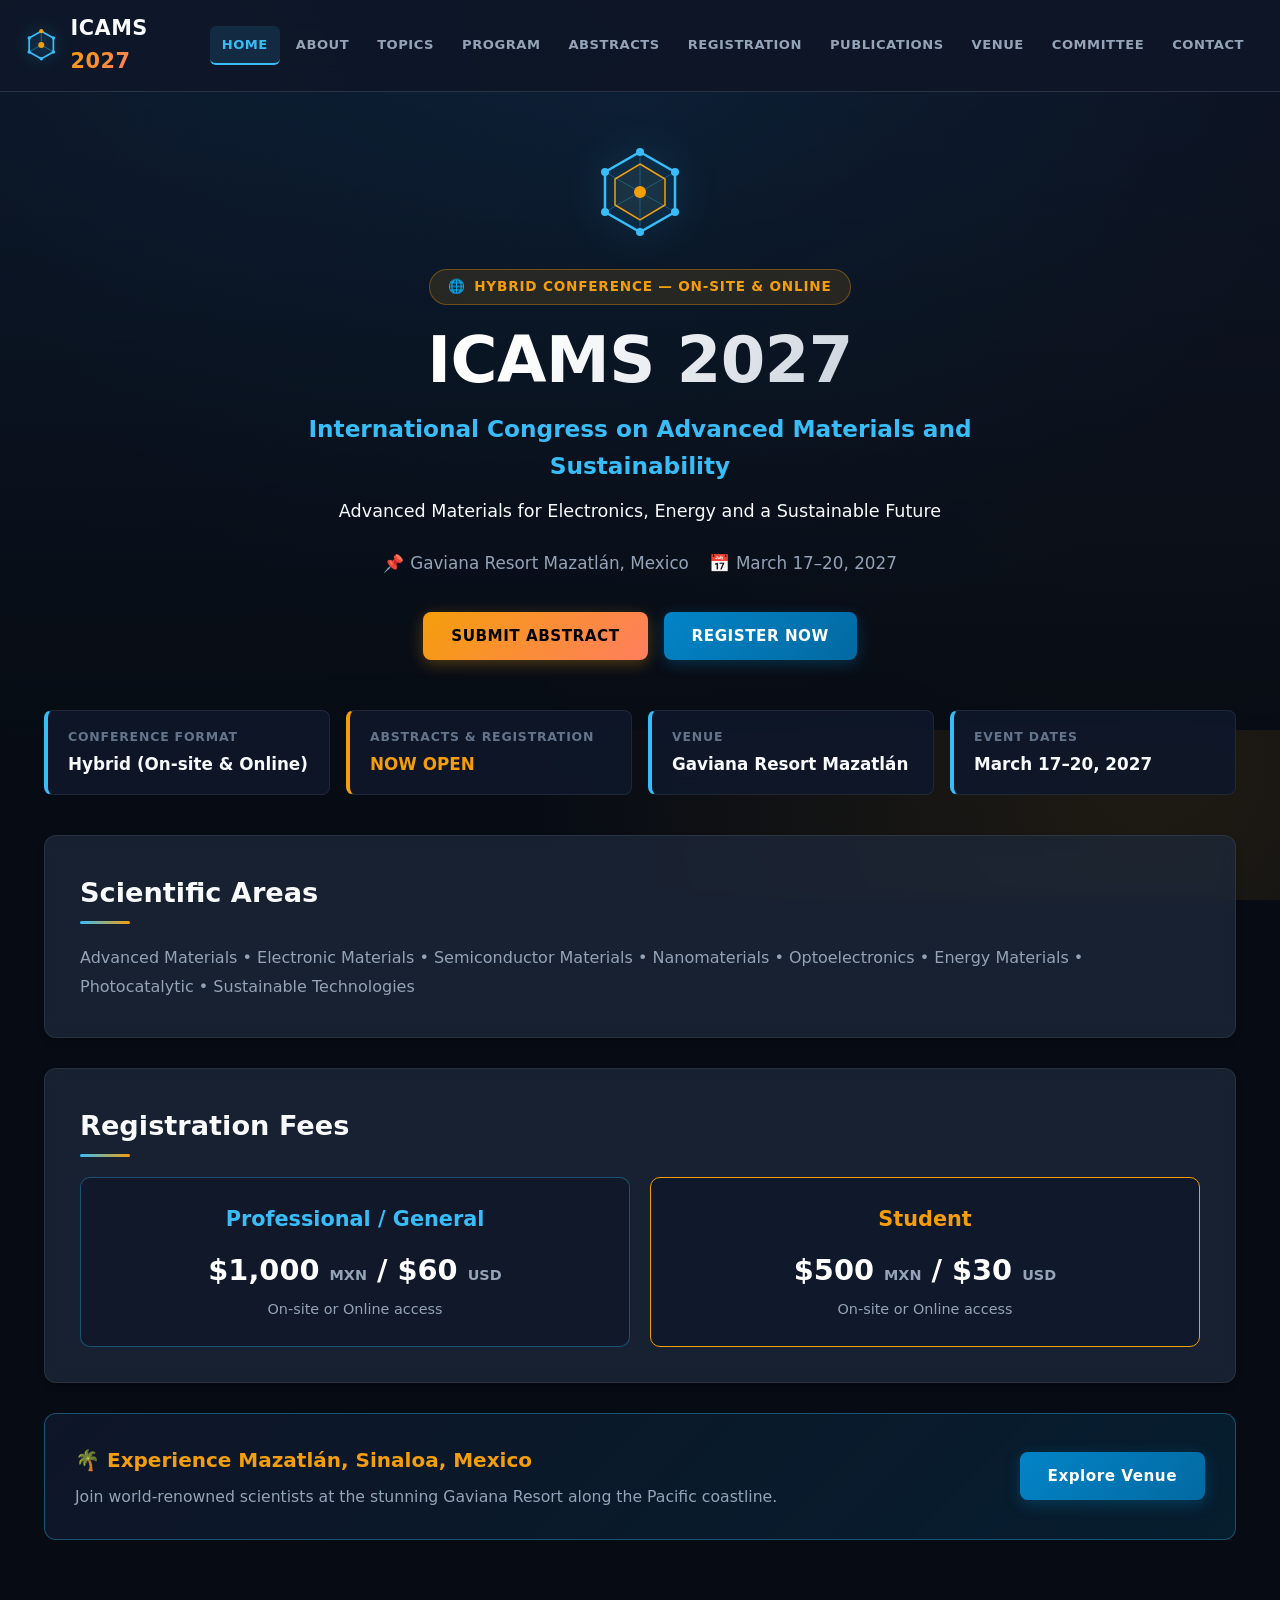
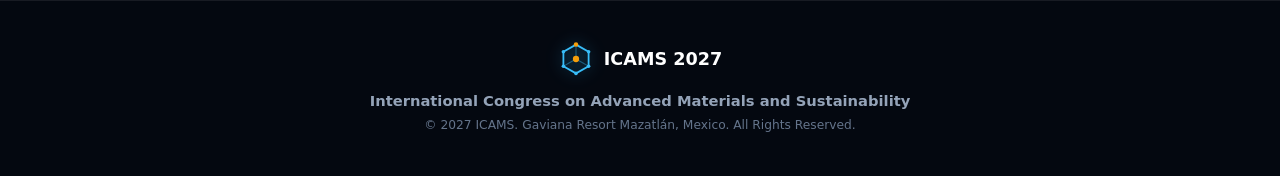
==== commit 4150429b: "Update index.html" ====
--- a/index.html
+++ b/index.html
@@ -7,7 +7,7 @@
   <link rel="stylesheet" href="style.css?v=4">
 </head>
 <body>
-
+        
   <!-- Sticky Header -->
   <header class="site-header">
     <div class="container-navigation">
@@ -27,7 +27,7 @@
         </svg>
         <span class="brand-text">ICAMS <span>2027</span></span>
       </a>
-
+     
       <button class="menu-toggle" id="menuToggle" aria-label="Toggle Navigation">&#9776;</button>
       
       <nav class="main-nav" id="mainNav">
@@ -144,7 +144,7 @@
       <a href="VENUE.html" class="btn btn-primary">Explore Venue</a>
     </div>
   </main>
-
+       
   <footer>
     <div class="footer-logo">
       <svg class="site-logo-svg" viewBox="0 0 40 40" fill="none" xmlns="http://www.w3.org/2000/svg">
@@ -165,7 +165,7 @@
     <p><strong>International Congress on Advanced Materials and Sustainability</strong></p>
     <p><small>&copy; 2027 ICAMS. Gaviana Resort Mazatlán, Mexico. All Rights Reserved.</small></p>
   </footer>
-  
+
   <script src="script.js"></script>
 </body>
 </html>
--- a/style.css
+++ b/style.css
@@ -559,3 +559,7 @@
   }
   .main-nav.open { display: flex; }
 }
+/* Ocultar pestaña SPEAKERS temporalmente del menú */
+a[href="SPEAKERS.html"] {
+  display: none !important;
+}
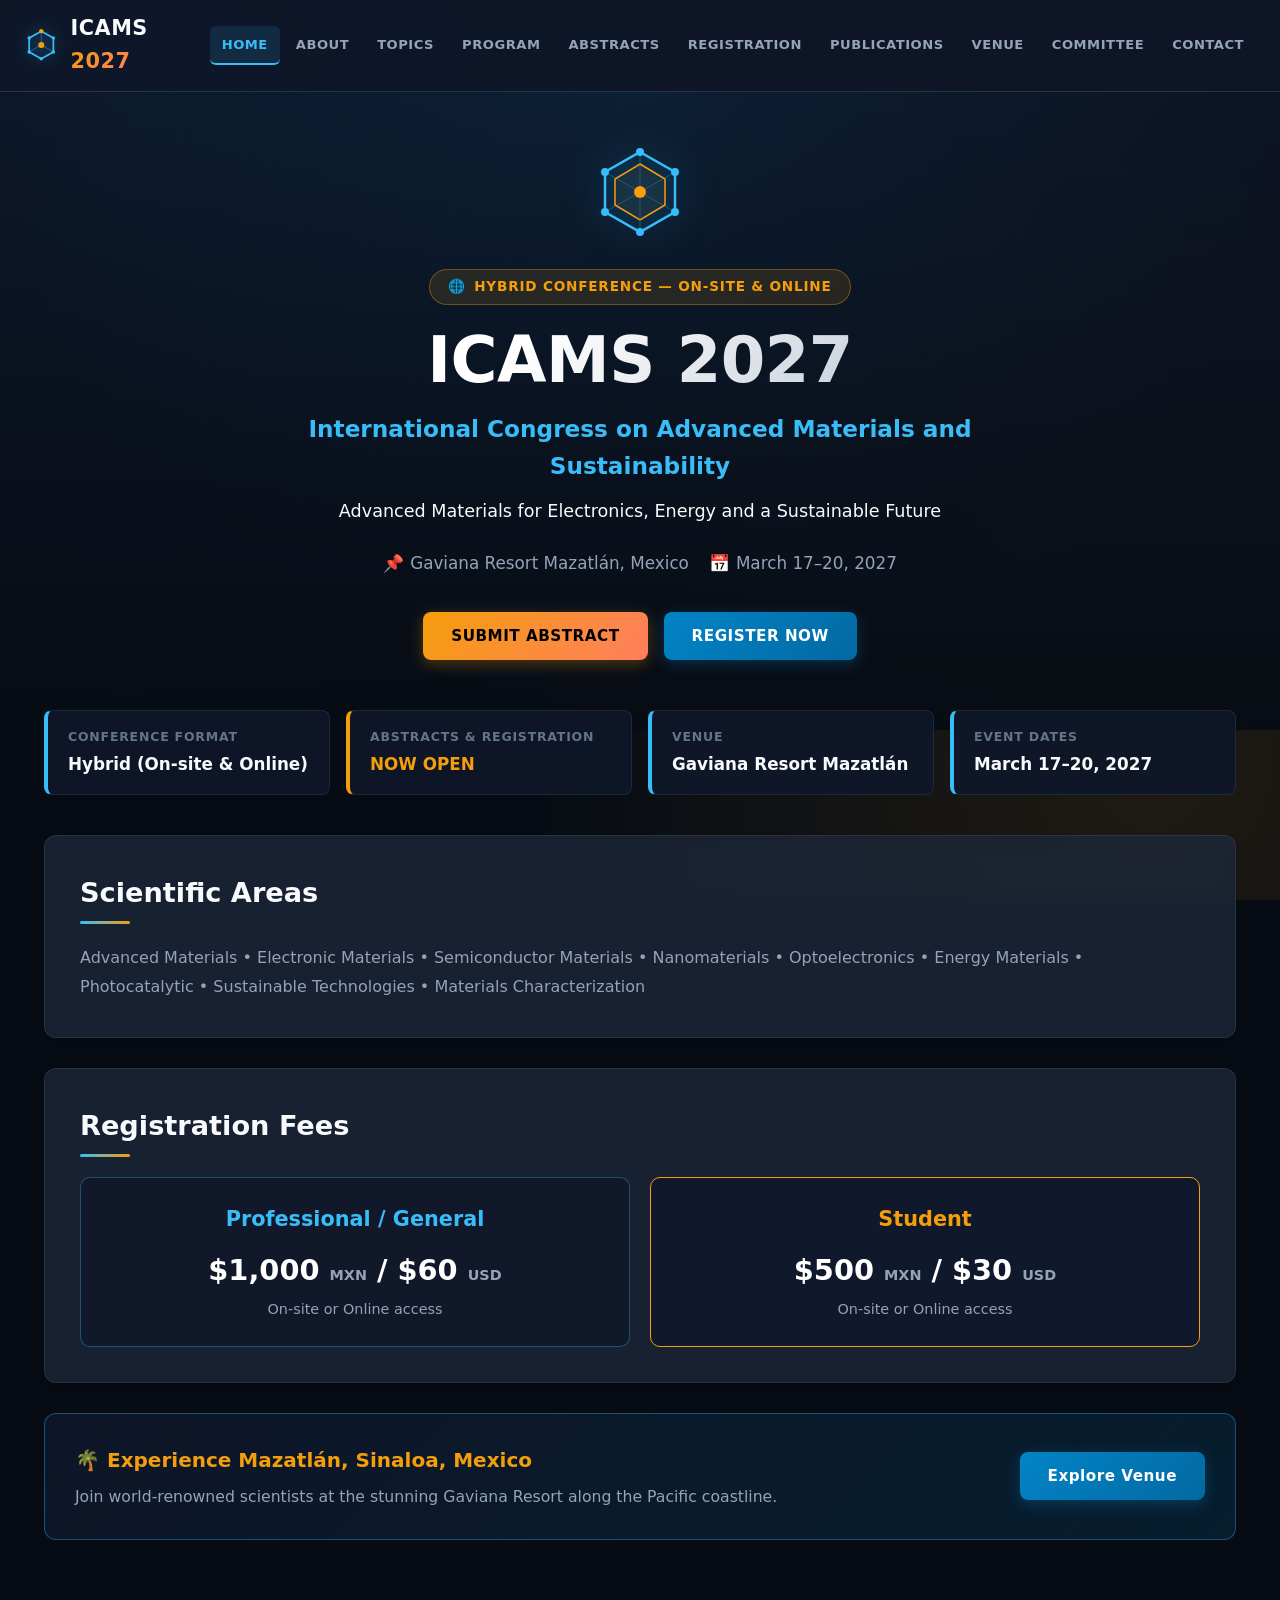
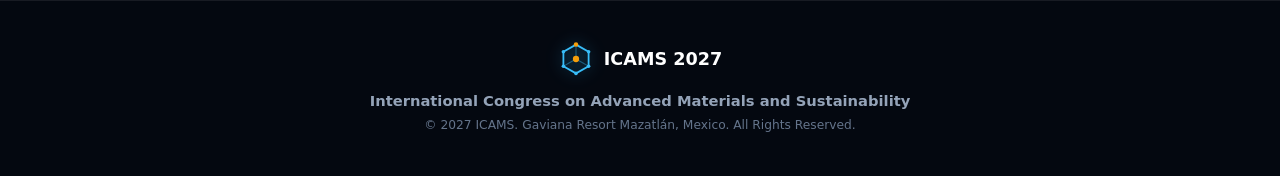
==== commit e92faeaf: "Update index.html" ====
--- a/index.html
+++ b/index.html
@@ -114,7 +114,7 @@
     <section class="content-card">
       <h2>Scientific Areas</h2>
       <p style="color: var(--text-muted); line-height: 1.8;">
-        Advanced Materials &bull; Electronic Materials &bull; Semiconductor Materials &bull; Nanomaterials &bull; Optoelectronics &bull; Energy Materials &bull; Photocatalytic &bull; Sustainable Technologies
+        Advanced Materials &bull; Electronic Materials &bull; Semiconductor Materials &bull; Nanomaterials &bull; Optoelectronics &bull; Energy Materials &bull; Photocatalytic &bull; Sustainable Technologies &bull; Materials Characterization
       </p>
     </section>
 
--- a/style.css
+++ b/style.css
@@ -16,7 +16,7 @@
   --ocean-cyan: #38bdf8;
   --sunset-gold: #f59e0b;
   --sunset-coral: #ff7e5f;
-  
+        
   --border-light: rgba(255, 255, 255, 0.08);
   --border-glow: rgba(56, 189, 248, 0.35);
   --glass-bg: rgba(15, 23, 42, 0.88);
